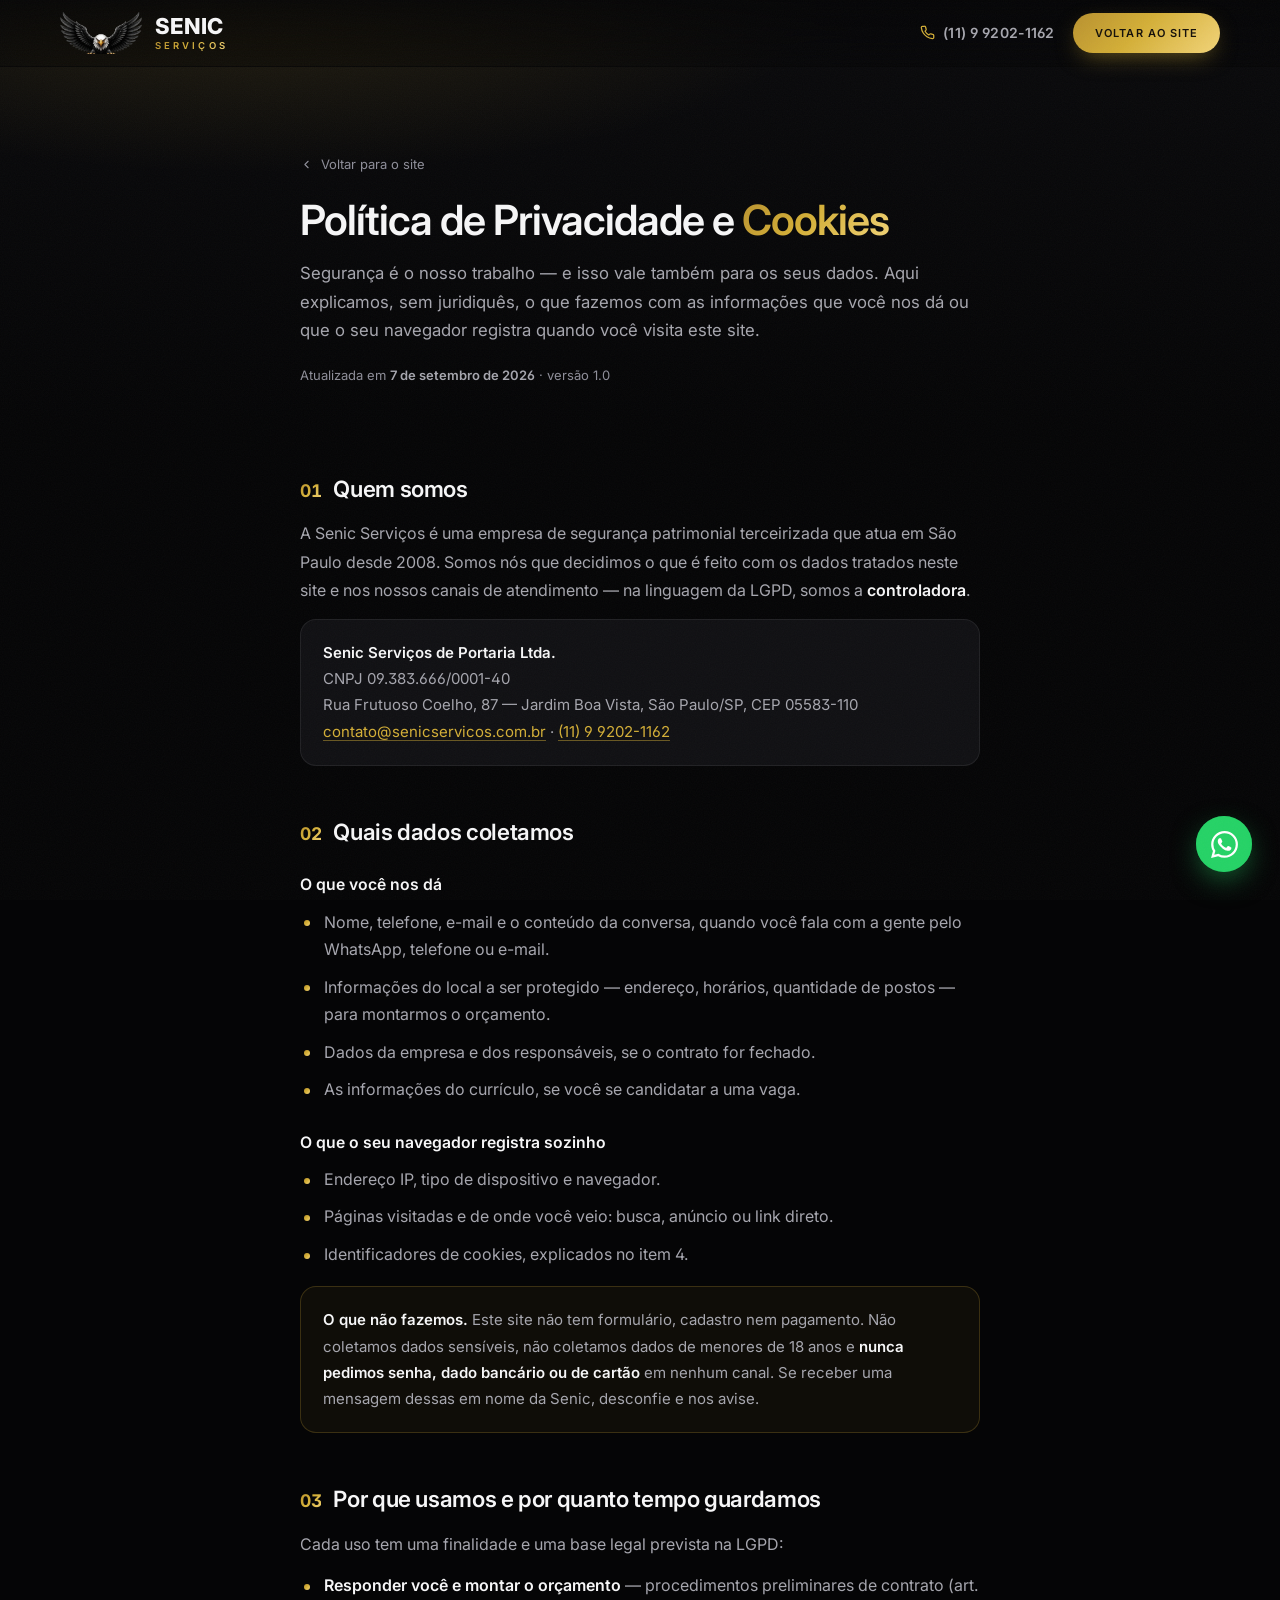
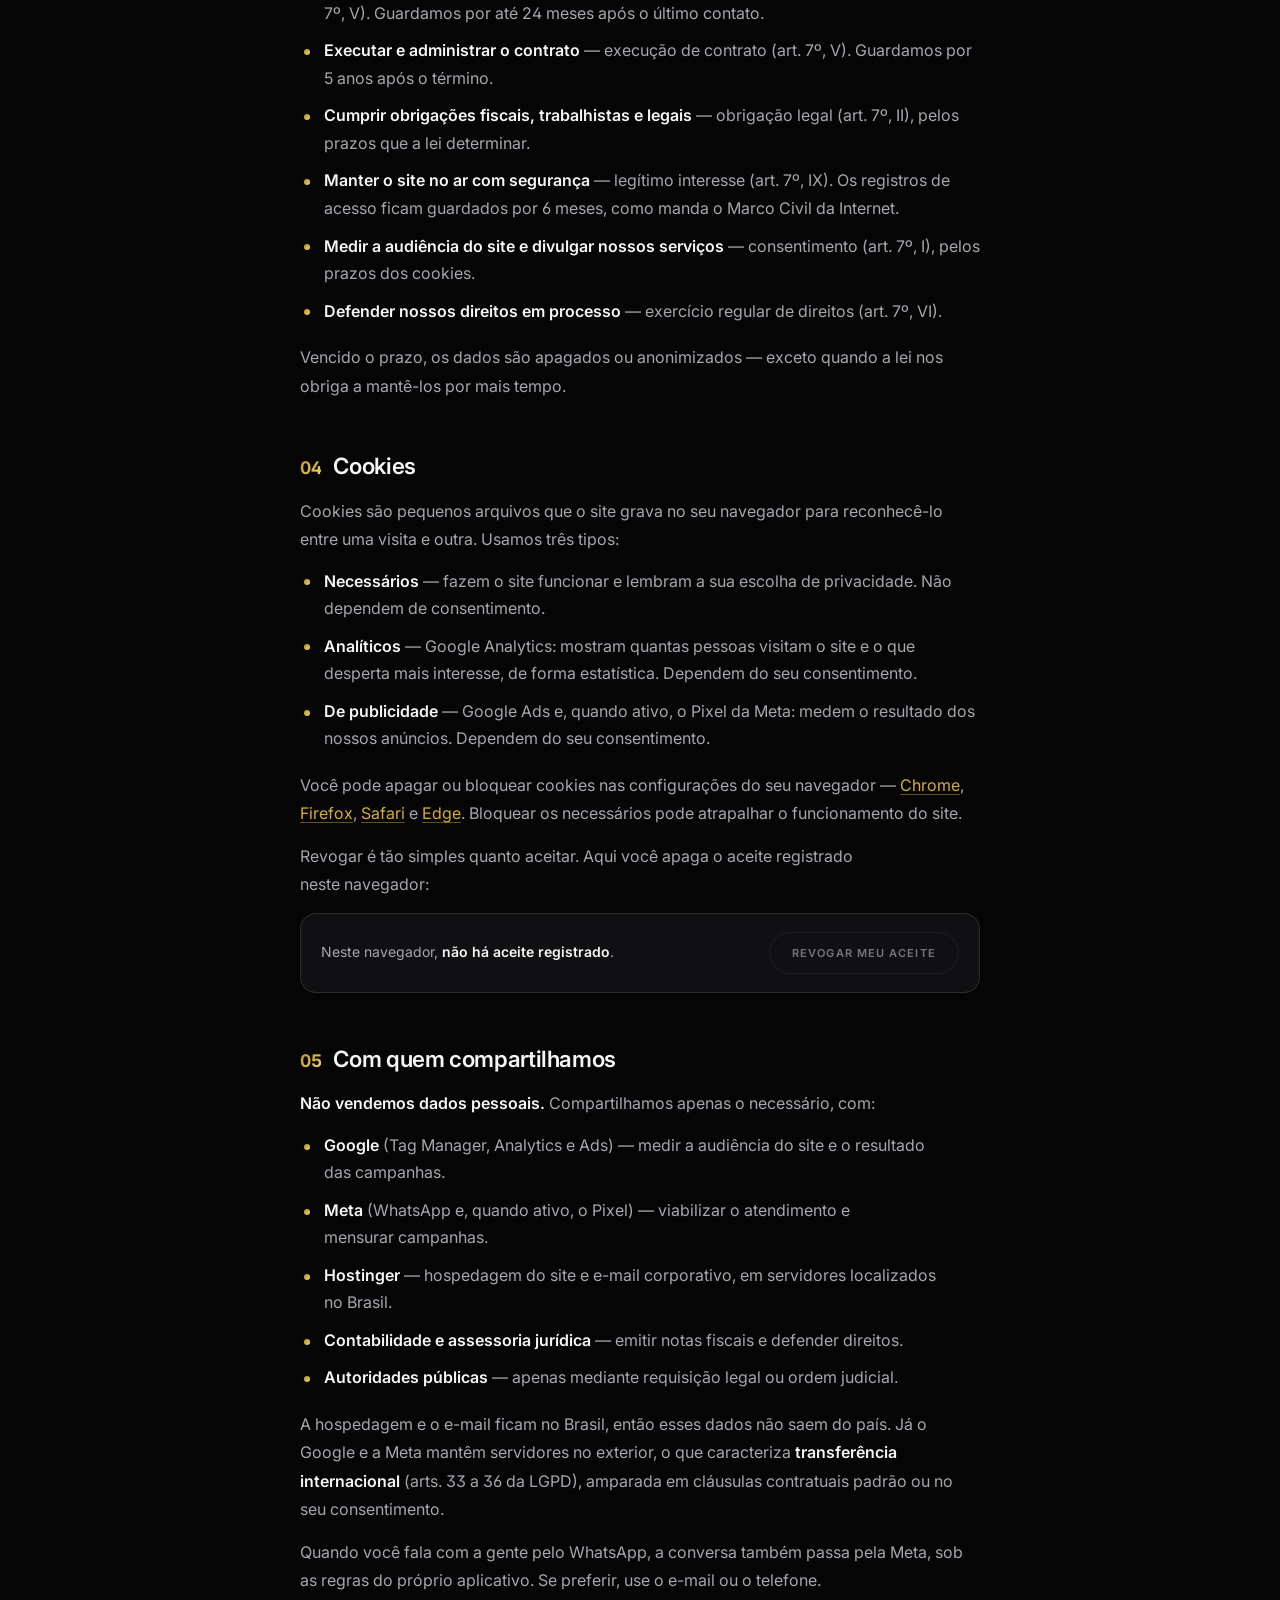
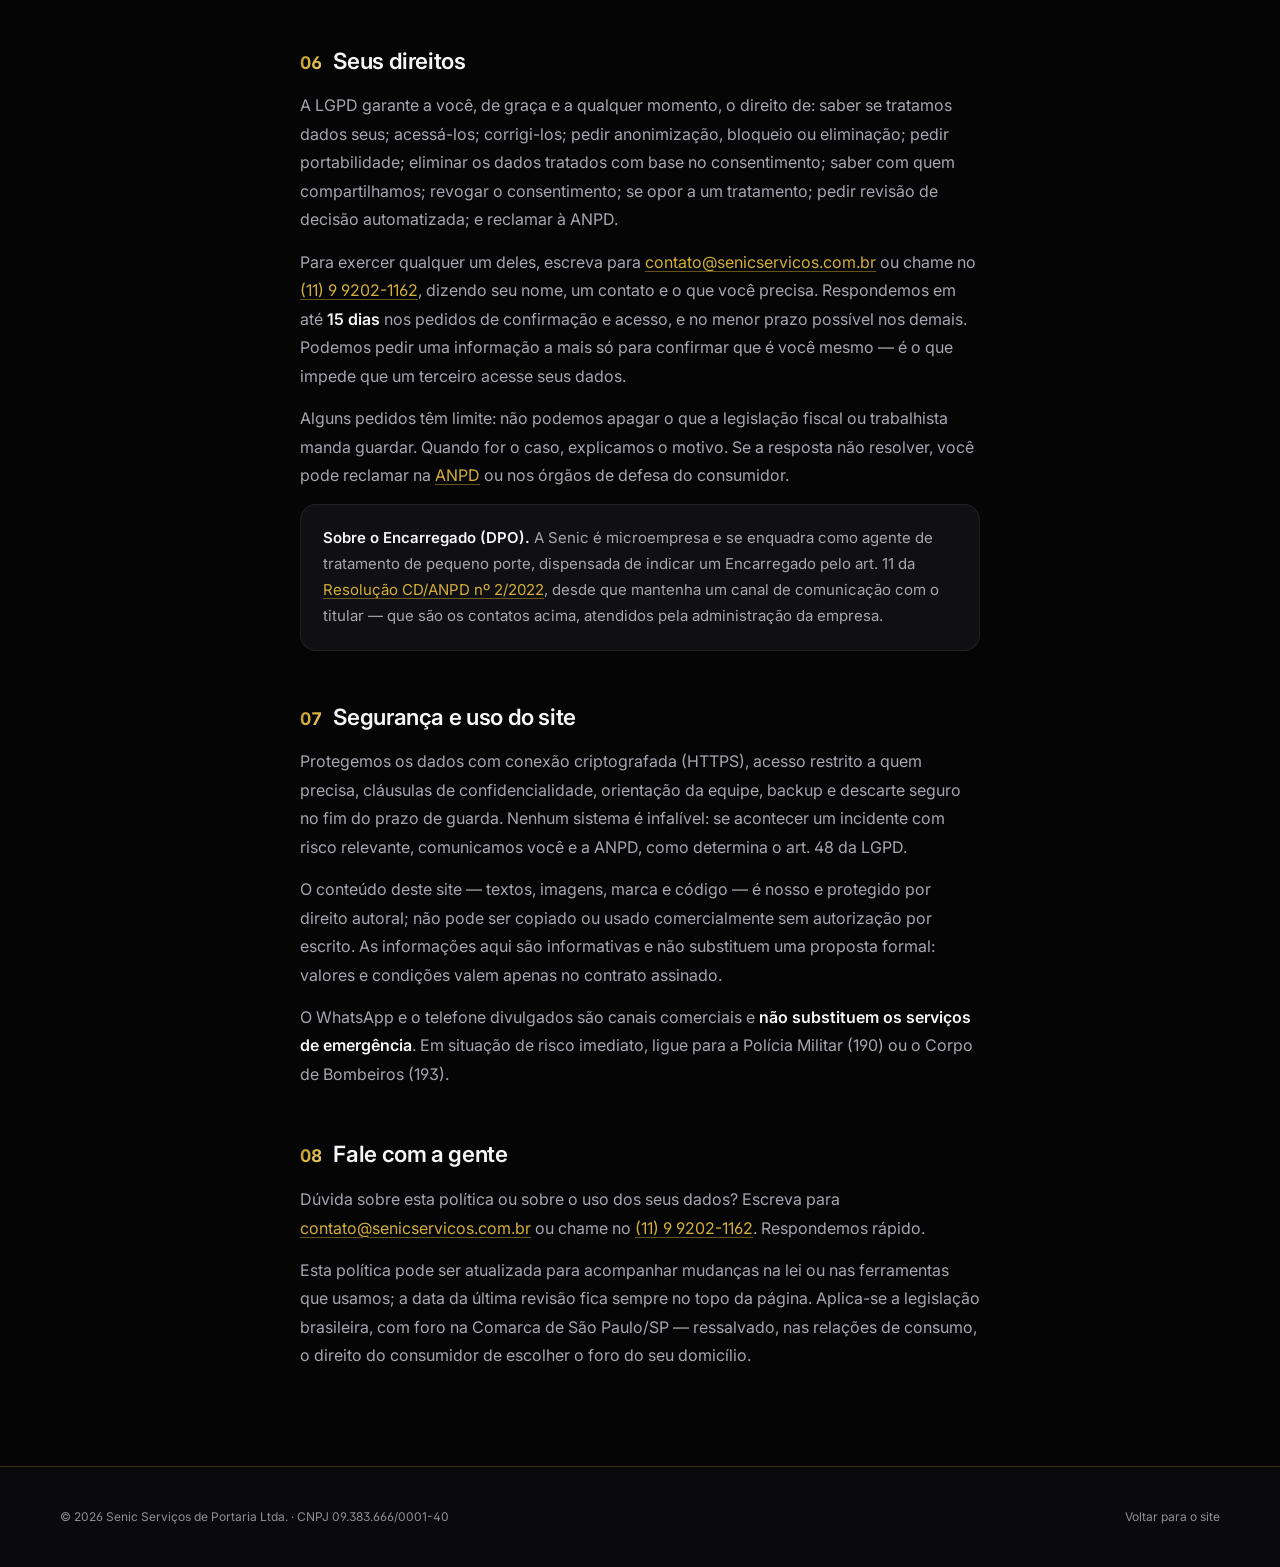
==== politica.html @ 310ede00 "Initial commit" ====
<!DOCTYPE html>
<html lang="pt-BR">
<head>
  <meta charset="UTF-8">
  <meta name="viewport" content="width=device-width, initial-scale=1.0, maximum-scale=5.0">
  <title>Política de Privacidade e Cookies | Senic Serviços</title>
  <meta name="description" content="Política de Privacidade e de Cookies da Senic Serviços: quais dados tratamos, por quê, por quanto tempo e como exercer seus direitos previstos na LGPD.">
  <meta name="robots" content="index, follow, max-snippet:-1">
  <meta name="author" content="Senic Serviços">
  <meta name="theme-color" content="#050506">

  <!-- =========================================================================
       DADOS CADASTRAIS — conferidos em 07/09/2026 na base pública da Receita
       Federal (CNPJ 09.383.666/0001-40, situação ATIVA):

         Razão social ....... SENIC SERVIÇOS DE PORTARIA LTDA.
         Abertura ........... 11/01/2008
         Porte .............. Microempresa
         Sede ............... Rua Frutuoso Coelho, 87 — Jardim Boa Vista
                              São Paulo/SP — CEP 05583-110
         Hospedagem/e-mail .. Hostinger International Ltd (AS47583),
                              servidores em São Paulo/Brasil — via DNS do domínio

       O item 6 usa a dispensa de indicação de Encarregado prevista no art. 11
       da Resolução CD/ANPD nº 2/2022, aplicável a agentes de tratamento de
       pequeno porte. Se a empresa mudar de porte ou passar a fazer tratamento
       de alto risco, é preciso designar um Encarregado e atualizar o texto.

       Redigido conforme a Lei nº 13.709/2018 (LGPD), a Lei nº 12.965/2014
       (Marco Civil da Internet) e o Código de Defesa do Consumidor. Recomenda-se
       revisão do jurídico da empresa antes de publicar.

       A versão longa e detalhada deste documento está em _backup/.
       ========================================================================= -->

  <link rel="canonical" href="https://senicservicos.com.br/politica.html">
  <link rel="sitemap" type="application/xml" href="/sitemap.xml">

  <!-- Ícones -->
  <link rel="icon" type="image/png" sizes="192x192" href="assets/img/favicon-192.png">
  <link rel="icon" type="image/png" sizes="512x512" href="assets/img/favicon-512.png">
  <link rel="apple-touch-icon" href="assets/img/apple-touch-icon.png">

  <!-- Compartilhamento -->
  <meta property="og:type" content="article">
  <meta property="og:locale" content="pt_BR">
  <meta property="og:site_name" content="Senic Serviços">
  <meta property="og:url" content="https://senicservicos.com.br/politica.html">
  <meta property="og:title" content="Política de Privacidade e Cookies | Senic Serviços">
  <meta property="og:description" content="Quais dados a Senic Serviços trata, por quê e como exercer seus direitos previstos na LGPD.">
  <meta property="og:image" content="https://senicservicos.com.br/assets/img/senic-seguranca-empresarial.webp">
  <meta name="twitter:card" content="summary_large_image">
  <meta name="twitter:title" content="Política de Privacidade e Cookies | Senic Serviços">
  <meta name="twitter:description" content="Quais dados a Senic Serviços trata, por quê e como exercer seus direitos previstos na LGPD.">
  <meta name="twitter:image" content="https://senicservicos.com.br/assets/img/senic-seguranca-empresarial.webp">

  <!-- Fontes -->
  <link rel="preconnect" href="https://fonts.googleapis.com">
  <link rel="preconnect" href="https://fonts.gstatic.com" crossorigin>
  <link href="https://fonts.googleapis.com/css2?family=Inter:wght@300;400;500;600;700;800;900&display=swap" rel="stylesheet">

  <link rel="stylesheet" href="assets/css/style.css">
  <link rel="stylesheet" href="assets/css/politica.css">

  <!-- Google Tag Manager -->
  <script>(function(w,d,s,l,i){w[l]=w[l]||[];w[l].push({'gtm.start':
  new Date().getTime(),event:'gtm.js'});var f=d.getElementsByTagName(s)[0],
  j=d.createElement(s),dl=l!='dataLayer'?'&l='+l:'';j.async=true;j.src=
  'https://www.googletagmanager.com/gtm.js?id='+i+dl;f.parentNode.insertBefore(j,f);
  })(window,document,'script','dataLayer','GTM-NGXDHTND');</script>
  <!-- End Google Tag Manager -->

  <!-- Dados estruturados -->
  <script type="application/ld+json">
  {
    "@context": "https://schema.org",
    "@graph": [
      {
        "@type": "WebPage",
        "@id": "https://senicservicos.com.br/politica.html#pagina",
        "url": "https://senicservicos.com.br/politica.html",
        "name": "Política de Privacidade e Cookies | Senic Serviços",
        "description": "Política de Privacidade e de Cookies da Senic Serviços, conforme a Lei nº 13.709/2018 (LGPD).",
        "inLanguage": "pt-BR",
        "isPartOf": { "@id": "https://senicservicos.com.br/#site" },
        "about": { "@id": "https://senicservicos.com.br/#empresa" },
        "publisher": { "@id": "https://senicservicos.com.br/#empresa" },
        "dateModified": "2026-09-07"
      },
      {
        "@type": "BreadcrumbList",
        "@id": "https://senicservicos.com.br/politica.html#trilha",
        "itemListElement": [
          { "@type": "ListItem", "position": 1, "name": "Início", "item": "https://senicservicos.com.br/" },
          { "@type": "ListItem", "position": 2, "name": "Política de Privacidade e Cookies", "item": "https://senicservicos.com.br/politica.html" }
        ]
      }
    ]
  }
  </script>
</head>
<body>
  <!-- Google Tag Manager (noscript) -->
  <noscript><iframe src="https://www.googletagmanager.com/ns.html?id=GTM-NGXDHTND"
  height="0" width="0" style="display:none;visibility:hidden"></iframe></noscript>
  <!-- End Google Tag Manager (noscript) -->

  <a class="skip-link" href="#conteudo">Pular para o conteúdo</a>

  <!-- HEADER -->
  <header class="header" id="header">
    <div class="header-inner">
      <a href="index.html" class="header-logo" data-voltar aria-label="Senic Serviços — página inicial">
        <img src="assets/img/logo-senic-marca.webp" alt="" width="512" height="263" aria-hidden="true">
        <span class="logo-type">
          <span class="logo-name">SENIC</span>
          <span class="logo-sub">Serviços</span>
        </span>
      </a>
      <div class="header-cta">
        <a href="tel:+5511992021162" class="header-phone">
          <svg viewBox="0 0 24 24"><path d="M22 16.92v3a2 2 0 0 1-2.18 2 19.79 19.79 0 0 1-8.63-3.07 19.5 19.5 0 0 1-6-6 19.79 19.79 0 0 1-3.07-8.67A2 2 0 0 1 4.11 2h3a2 2 0 0 1 2 1.72c.13.96.36 1.9.7 2.81a2 2 0 0 1-.45 2.11L8.09 9.91a16 16 0 0 0 6 6l1.27-1.27a2 2 0 0 1 2.11-.45c.9.34 1.85.57 2.81.7A2 2 0 0 1 22 16.92z"/></svg>
          (11) 9 9202-1162
        </a>
        <a href="index.html" class="btn btn-gold" data-voltar>VOLTAR AO SITE</a>
      </div>
    </div>
  </header>

  <main id="conteudo">

  <!-- TOPO -->
  <section class="legal-hero" aria-labelledby="titulo-politica">
    <div class="container">
      <div class="legal-wrap">
        <a href="index.html" class="legal-voltar" data-voltar>
          <svg viewBox="0 0 24 24" aria-hidden="true"><polyline points="15 18 9 12 15 6"/></svg>
          Voltar para o site
        </a>
        <h1 id="titulo-politica" class="legal-title">Política de Privacidade e <span class="gold-text">Cookies</span></h1>
        <p class="legal-lead">
          Segurança é o nosso trabalho — e isso vale também para os seus dados. Aqui explicamos, sem
          juridiquês, o que fazemos com as informações que você nos dá ou que o seu navegador registra
          quando você visita este site.
        </p>
        <p class="legal-data">Atualizada em <strong>7 de setembro de 2026</strong> · versão 1.0</p>
      </div>
    </div>
  </section>

  <!-- CORPO -->
  <div class="legal-body">
    <div class="container">
      <article class="legal-wrap">

        <!-- 1 -->
        <section class="legal-section">
          <h2><span class="num">01</span> Quem somos</h2>
          <p>
            A Senic Serviços é uma empresa de segurança patrimonial terceirizada que atua em São Paulo
            desde 2008. Somos nós que decidimos o que é feito com os dados tratados neste site e nos
            nossos canais de atendimento — na linguagem da LGPD, somos a <strong>controladora</strong>.
          </p>
          <div class="legal-box">
            <strong>Senic Serviços de Portaria Ltda.</strong><br>
            CNPJ 09.383.666/0001-40<br>
            Rua Frutuoso Coelho, 87 — Jardim Boa Vista, São Paulo/SP, CEP 05583-110<br>
            <a href="mailto:contato@senicservicos.com.br">contato@senicservicos.com.br</a> ·
            <a href="tel:+5511992021162">(11) 9 9202-1162</a>
          </div>
        </section>

        <!-- 2 -->
        <section class="legal-section">
          <h2><span class="num">02</span> Quais dados coletamos</h2>

          <h3>O que você nos dá</h3>
          <ul class="legal-list">
            <li>Nome, telefone, e-mail e o conteúdo da conversa, quando você fala com a gente pelo WhatsApp, telefone ou e-mail.</li>
            <li>Informações do local a ser protegido — endereço, horários, quantidade de postos — para montarmos o orçamento.</li>
            <li>Dados da empresa e dos responsáveis, se o contrato for fechado.</li>
            <li>As informações do currículo, se você se candidatar a uma vaga.</li>
          </ul>

          <h3>O que o seu navegador registra sozinho</h3>
          <ul class="legal-list">
            <li>Endereço IP, tipo de dispositivo e navegador.</li>
            <li>Páginas visitadas e de onde você veio: busca, anúncio ou link direto.</li>
            <li>Identificadores de cookies, explicados no item 4.</li>
          </ul>

          <div class="legal-box destaque">
            <strong>O que não fazemos.</strong> Este site não tem formulário, cadastro nem pagamento.
            Não coletamos dados sensíveis, não coletamos dados de menores de 18 anos e
            <strong>nunca pedimos senha, dado bancário ou de cartão</strong> em nenhum canal. Se receber uma
            mensagem dessas em nome da Senic, desconfie e nos avise.
          </div>
        </section>

        <!-- 3 -->
        <section class="legal-section">
          <h2><span class="num">03</span> Por que usamos e por quanto tempo guardamos</h2>
          <p>Cada uso tem uma finalidade e uma base legal prevista na LGPD:</p>
          <ul class="legal-list">
            <li><b>Responder você e montar o orçamento</b> — procedimentos preliminares de contrato (art. 7º, V). Guardamos por até 24 meses após o último contato.</li>
            <li><b>Executar e administrar o contrato</b> — execução de contrato (art. 7º, V). Guardamos por 5 anos após o término.</li>
            <li><b>Cumprir obrigações fiscais, trabalhistas e legais</b> — obrigação legal (art. 7º, II), pelos prazos que a lei determinar.</li>
            <li><b>Manter o site no ar com segurança</b> — legítimo interesse (art. 7º, IX). Os registros de acesso ficam guardados por 6 meses, como manda o Marco Civil da Internet.</li>
            <li><b>Medir a audiência do site e divulgar nossos serviços</b> — consentimento (art. 7º, I), pelos prazos dos cookies.</li>
            <li><b>Defender nossos direitos em processo</b> — exercício regular de direitos (art. 7º, VI).</li>
          </ul>
          <p>
            Vencido o prazo, os dados são apagados ou anonimizados — exceto quando a lei nos obriga a
            mantê-los por mais tempo.
          </p>
        </section>

        <!-- 4 -->
        <section class="legal-section">
          <h2><span class="num">04</span> Cookies</h2>
          <p>
            Cookies são pequenos arquivos que o site grava no seu navegador para reconhecê-lo entre uma
            visita e outra. Usamos três tipos:
          </p>
          <ul class="legal-list">
            <li><b>Necessários</b> — fazem o site funcionar e lembram a sua escolha de privacidade. Não dependem de consentimento.</li>
            <li><b>Analíticos</b> — Google Analytics: mostram quantas pessoas visitam o site e o que desperta mais interesse, de forma estatística. Dependem do seu consentimento.</li>
            <li><b>De publicidade</b> — Google Ads e, quando ativo, o Pixel da Meta: medem o resultado dos nossos anúncios. Dependem do seu consentimento.</li>
          </ul>
          <p>
            Você pode apagar ou bloquear cookies nas configurações do seu navegador —
            <a href="https://support.google.com/chrome/answer/95647?hl=pt-BR" target="_blank" rel="noopener noreferrer">Chrome</a>,
            <a href="https://support.mozilla.org/pt-BR/kb/gerencie-configuracoes-de-cookies-e-dados-de-sites" target="_blank" rel="noopener noreferrer">Firefox</a>,
            <a href="https://support.apple.com/pt-br/guide/safari/sfri11471/mac" target="_blank" rel="noopener noreferrer">Safari</a> e
            <a href="https://support.microsoft.com/pt-br/microsoft-edge/excluir-cookies-no-microsoft-edge-63947406-40ac-c3b8-57b9-2a946a29ae09" target="_blank" rel="noopener noreferrer">Edge</a>.
            Bloquear os necessários pode atrapalhar o funcionamento do site.
          </p>
          <p>Revogar é tão simples quanto aceitar. Aqui você apaga o aceite registrado neste navegador:</p>
          <div class="consent">
            <p id="consentTexto">Verificando…</p>
            <button type="button" class="btn btn-outline" id="consentRevogar">Revogar meu aceite</button>
          </div>
        </section>

        <!-- 5 -->
        <section class="legal-section">
          <h2><span class="num">05</span> Com quem compartilhamos</h2>
          <p><strong>Não vendemos dados pessoais.</strong> Compartilhamos apenas o necessário, com:</p>
          <ul class="legal-list">
            <li><b>Google</b> (Tag Manager, Analytics e Ads) — medir a audiência do site e o resultado das campanhas.</li>
            <li><b>Meta</b> (WhatsApp e, quando ativo, o Pixel) — viabilizar o atendimento e mensurar campanhas.</li>
            <li><b>Hostinger</b> — hospedagem do site e e-mail corporativo, em servidores localizados no Brasil.</li>
            <li><b>Contabilidade e assessoria jurídica</b> — emitir notas fiscais e defender direitos.</li>
            <li><b>Autoridades públicas</b> — apenas mediante requisição legal ou ordem judicial.</li>
          </ul>
          <p>
            A hospedagem e o e-mail ficam no Brasil, então esses dados não saem do país. Já o Google e a
            Meta mantêm servidores no exterior, o que caracteriza <strong>transferência internacional</strong>
            (arts. 33 a 36 da LGPD), amparada em cláusulas contratuais padrão ou no seu consentimento.
          </p>
          <p>
            Quando você fala com a gente pelo WhatsApp, a conversa também passa pela Meta, sob as regras do
            próprio aplicativo. Se preferir, use o e-mail ou o telefone.
          </p>
        </section>

        <!-- 6 -->
        <section class="legal-section">
          <h2><span class="num">06</span> Seus direitos</h2>
          <p>
            A LGPD garante a você, de graça e a qualquer momento, o direito de: saber se tratamos dados
            seus; acessá-los; corrigi-los; pedir anonimização, bloqueio ou eliminação; pedir portabilidade;
            eliminar os dados tratados com base no consentimento; saber com quem compartilhamos; revogar o
            consentimento; se opor a um tratamento; pedir revisão de decisão automatizada; e reclamar à ANPD.
          </p>
          <p>
            Para exercer qualquer um deles, escreva para
            <a href="mailto:contato@senicservicos.com.br?subject=LGPD%20%E2%80%94%20Solicita%C3%A7%C3%A3o%20de%20titular%20de%20dados">contato@senicservicos.com.br</a>
            ou chame no <a href="tel:+5511992021162">(11) 9 9202-1162</a>, dizendo seu nome, um contato e o
            que você precisa. Respondemos em até <strong>15 dias</strong> nos pedidos de confirmação e acesso,
            e no menor prazo possível nos demais. Podemos pedir uma informação a mais só para confirmar que é
            você mesmo — é o que impede que um terceiro acesse seus dados.
          </p>
          <p>
            Alguns pedidos têm limite: não podemos apagar o que a legislação fiscal ou trabalhista manda
            guardar. Quando for o caso, explicamos o motivo. Se a resposta não resolver, você pode reclamar
            na <a href="https://www.gov.br/anpd/pt-br" target="_blank" rel="noopener noreferrer">ANPD</a> ou
            nos órgãos de defesa do consumidor.
          </p>
          <div class="legal-box">
            <strong>Sobre o Encarregado (DPO).</strong> A Senic é microempresa e se enquadra como agente de
            tratamento de pequeno porte, dispensada de indicar um Encarregado pelo art. 11 da
            <a href="https://www.gov.br/anpd/pt-br/acesso-a-informacao/institucional/atos-normativos/regulamentacoes_anpd/resolucao-cd-anpd-no-2-de-27-de-janeiro-de-2022" target="_blank" rel="noopener noreferrer">Resolução CD/ANPD nº 2/2022</a>,
            desde que mantenha um canal de comunicação com o titular — que são os contatos acima, atendidos
            pela administração da empresa.
          </div>
        </section>

        <!-- 7 -->
        <section class="legal-section">
          <h2><span class="num">07</span> Segurança e uso do site</h2>
          <p>
            Protegemos os dados com conexão criptografada (HTTPS), acesso restrito a quem precisa,
            cláusulas de confidencialidade, orientação da equipe, backup e descarte seguro no fim do prazo
            de guarda. Nenhum sistema é infalível: se acontecer um incidente com risco relevante,
            comunicamos você e a ANPD, como determina o art. 48 da LGPD.
          </p>
          <p>
            O conteúdo deste site — textos, imagens, marca e código — é nosso e protegido por direito
            autoral; não pode ser copiado ou usado comercialmente sem autorização por escrito. As
            informações aqui são informativas e não substituem uma proposta formal: valores e condições
            valem apenas no contrato assinado.
          </p>
          <p>
            O WhatsApp e o telefone divulgados são canais comerciais e <strong>não substituem os serviços de
            emergência</strong>. Em situação de risco imediato, ligue para a Polícia Militar (190) ou o Corpo
            de Bombeiros (193).
          </p>
        </section>

        <!-- 8 -->
        <section class="legal-section">
          <h2><span class="num">08</span> Fale com a gente</h2>
          <p>
            Dúvida sobre esta política ou sobre o uso dos seus dados? Escreva para
            <a href="mailto:contato@senicservicos.com.br">contato@senicservicos.com.br</a> ou chame no
            <a href="tel:+5511992021162">(11) 9 9202-1162</a>. Respondemos rápido.
          </p>
          <p>
            Esta política pode ser atualizada para acompanhar mudanças na lei ou nas ferramentas que
            usamos; a data da última revisão fica sempre no topo da página. Aplica-se a legislação
            brasileira, com foro na Comarca de São Paulo/SP — ressalvado, nas relações de consumo, o
            direito do consumidor de escolher o foro do seu domicílio.
          </p>
        </section>

      </article>
    </div>
  </div>

  </main>

  <!-- RODAPÉ -->
  <footer class="footer footer-simples">
    <div class="container">
      <div class="footer-bottom">
        <span>&copy; <span id="anoAtual">2026</span> Senic Serviços de Portaria Ltda. · CNPJ 09.383.666/0001-40</span>
        <span><a href="index.html" data-voltar>Voltar para o site</a></span>
      </div>
    </div>
  </footer>

  <!-- WHATSAPP FLUTUANTE -->
  <a href="https://wa.me/5511992021162?text=Ol%C3%A1%21%20Gostaria%20de%20fazer%20um%20or%C3%A7amento" target="_blank" rel="noopener" class="whatsapp-float" aria-label="Fale conosco pelo WhatsApp">
    <svg viewBox="0 0 24 24" xmlns="http://www.w3.org/2000/svg"><path d="M17.472 14.382c-.297-.149-1.758-.867-2.03-.967-.273-.099-.471-.148-.67.15-.197.297-.767.966-.94 1.164-.173.199-.347.223-.644.075-.297-.15-1.255-.463-2.39-1.475-.883-.788-1.48-1.761-1.653-2.059-.173-.297-.018-.458.13-.606.134-.133.298-.347.446-.52.149-.174.198-.298.298-.497.099-.198.05-.371-.025-.52-.075-.149-.669-1.612-.916-2.207-.242-.579-.487-.5-.669-.51-.173-.008-.371-.01-.57-.01-.198 0-.52.074-.792.372-.272.297-1.04 1.016-1.04 2.479 0 1.462 1.065 2.875 1.213 3.074.149.198 2.096 3.2 5.077 4.487.709.306 1.262.489 1.694.625.712.227 1.36.195 1.871.118.571-.085 1.758-.719 2.006-1.413.248-.694.248-1.289.173-1.413-.074-.124-.272-.198-.57-.347m-5.421 7.403h-.004a9.87 9.87 0 01-5.031-1.378l-.361-.214-3.741.982.998-3.648-.235-.374a9.86 9.86 0 01-1.51-5.26c.001-5.45 4.436-9.884 9.888-9.884 2.64 0 5.122 1.03 6.988 2.898a9.825 9.825 0 012.893 6.994c-.003 5.45-4.437 9.884-9.885 9.884m8.413-18.297A11.815 11.815 0 0012.05 0C5.495 0 .16 5.335.157 11.892c0 2.096.547 4.142 1.588 5.945L.057 24l6.305-1.654a11.882 11.882 0 005.683 1.448h.005c6.554 0 11.89-5.335 11.893-11.893a11.821 11.821 0 00-3.48-8.413z"/></svg>
  </a>

  <script src="assets/js/politica.js"></script>
</body>
</html>
---- assets/css/style.css ----
/*
   SENIC SERVIÇOS — STYLE.CSS
   Landing page de alta conversão
   Todos os direitos reservados © 2026
*/

/* ============================================================
   1. RESET
   ============================================================ */

*, *::before, *::after { margin: 0; padding: 0; box-sizing: border-box; }

html {
  scroll-behavior: smooth;
  -webkit-text-size-adjust: 100%;
  -webkit-tap-highlight-color: transparent;
}

img, svg { display: block; max-width: 100%; }
/* traçado consistente em todo o conjunto de ícones */
svg { stroke-linecap: round; stroke-linejoin: round; }
img { height: auto; }
a { text-decoration: none; color: inherit; }
ul { list-style: none; }
button { font: inherit; color: inherit; background: none; border: none; cursor: pointer; }

::selection { background: rgba(212, 175, 55, .28); color: #fff; }

:focus-visible {
  outline: 2px solid var(--gold);
  outline-offset: 3px;
  border-radius: 4px;
}

/* Primeiro item focável da página: some até receber foco pelo teclado. */
.skip-link {
  position: fixed;
  top: 10px;
  left: 10px;
  z-index: 1002;
  padding: 12px 20px;
  border-radius: 100px;
  background: var(--gold);
  color: #14100A;
  font-size: .8125rem;
  font-weight: 600;
  transform: translateY(-160%);
  transition: transform .3s var(--ease);
}

.skip-link:focus-visible { transform: translateY(0); }

/* ============================================================
   2. TOKENS
   ============================================================ */

:root {
  /* marca */
  --gold: #D4AF37;
  --gold-light: #F2D479;
  --gold-dark: #A8842A;
  --gold-grad: linear-gradient(135deg, #B8912F 0%, #D4AF37 45%, #F2D479 100%);
  --gold-grad-hover: linear-gradient(135deg, #D4AF37 0%, #F2D479 50%, #FFE9A8 100%);

  /* superfícies */
  --ink: #050506;
  --surface-1: #0A0A0C;
  --surface-2: #101013;
  --surface-3: #17171B;
  --surface-4: #1E1E23;

  /* linhas */
  --line: rgba(255, 255, 255, .07);
  --line-strong: rgba(255, 255, 255, .12);
  --line-gold: rgba(212, 175, 55, .22);

  /* texto */
  --text: #F6F6F7;
  --text-2: #A6A6AE;
  --text-3: #8E8E99;

  /* layout */
  --container: 1240px;
  --gutter: clamp(20px, 4vw, 40px);
  --radius-sm: 10px;
  --radius: 16px;
  --radius-lg: 24px;
  --radius-xl: 32px;

  /* ritmo vertical */
  --section-y: clamp(72px, 9vw, 128px);

  /* sombras */
  --shadow-sm: 0 2px 8px rgba(0, 0, 0, .4);
  --shadow: 0 18px 40px -12px rgba(0, 0, 0, .7);
  --shadow-lg: 0 40px 80px -24px rgba(0, 0, 0, .85);
  --glow-gold: 0 0 0 1px rgba(212, 175, 55, .25), 0 20px 60px -20px rgba(212, 175, 55, .35);

  --ease: cubic-bezier(.22, 1, .36, 1);
}

/* ============================================================
   3. BASE
   ============================================================ */

body {
  font-family: 'Inter', -apple-system, BlinkMacSystemFont, 'Segoe UI', sans-serif;
  background: var(--ink);
  color: var(--text);
  font-size: 16px;
  line-height: 1.65;
  font-feature-settings: 'cv02', 'cv03', 'cv04', 'ss01';
  overflow-x: hidden;
}

/* granulado sutil — dá profundidade ao preto chapado */
body::after {
  content: '';
  position: fixed;
  inset: 0;
  z-index: 9998;
  pointer-events: none;
  opacity: .035;
  background-image: url("data:image/svg+xml,%3Csvg xmlns='http://www.w3.org/2000/svg' width='200' height='200'%3E%3Cfilter id='n'%3E%3CfeTurbulence type='fractalNoise' baseFrequency='.85' numOctaves='3' stitchTiles='stitch'/%3E%3C/filter%3E%3Crect width='100%25' height='100%25' filter='url(%23n)'/%3E%3C/svg%3E");
}

.container {
  width: 100%;
  max-width: var(--container);
  margin: 0 auto;
  padding: 0 var(--gutter);
}

.section {
  padding: var(--section-y) 0;
  position: relative;
}

.text-center { text-align: center; }
.text-gold { color: var(--gold); }

.gold-text {
  background: var(--gold-grad);
  -webkit-background-clip: text;
  background-clip: text;
  -webkit-text-fill-color: transparent;
  color: var(--gold);
}

/* ---- cabeçalho de seção ---- */

.section-head { max-width: 720px; margin-bottom: clamp(36px, 5vw, 64px); }
.section-head.centered { margin-left: auto; margin-right: auto; text-align: center; }

.section-tag {
  display: inline-block;
  font-size: .6875rem;
  font-weight: 600;
  text-transform: uppercase;
  letter-spacing: .24em;
  color: var(--gold);
  margin-bottom: 16px;
}

.section-title {
  font-size: clamp(1.75rem, 1.1rem + 2.4vw, 2.9rem);
  font-weight: 600;
  line-height: 1.12;
  letter-spacing: -.022em;
  margin-bottom: 16px;
  text-wrap: balance;
}

.section-sub {
  font-size: clamp(.95rem, .9rem + .25vw, 1.075rem);
  color: var(--text-2);
  line-height: 1.65;
  max-width: 62ch;
  text-wrap: pretty;
}

.section-sub.centered { margin-inline: auto; }

/* ============================================================
   4. BOTÕES
   ============================================================ */

.btn {
  --btn-py: 14px;
  --btn-px: 28px;
  position: relative;
  display: inline-flex;
  align-items: center;
  justify-content: center;
  gap: 9px;
  padding: var(--btn-py) var(--btn-px);
  border-radius: 100px;
  font-size: .8125rem;
  font-weight: 600;
  letter-spacing: .1em;
  text-transform: uppercase;
  white-space: nowrap;
  transition: transform .35s var(--ease), box-shadow .35s var(--ease), background .35s var(--ease), color .3s ease;
  will-change: transform;
}

.btn svg { width: 16px; height: 16px; flex-shrink: 0; }

.btn-gold {
  background: var(--gold-grad);
  color: #14100A;
  box-shadow: 0 8px 24px -8px rgba(212, 175, 55, .55);
}

.btn-gold:hover {
  background: var(--gold-grad-hover);
  transform: translateY(-2px);
  box-shadow: 0 14px 34px -8px rgba(212, 175, 55, .7);
}

.btn-outline {
  color: var(--text);
  border: 1px solid var(--line-strong);
  background: rgba(255, 255, 255, .02);
  backdrop-filter: blur(8px);
  -webkit-backdrop-filter: blur(8px);
}

.btn-outline:hover {
  border-color: var(--gold);
  color: var(--gold);
  transform: translateY(-2px);
  background: rgba(212, 175, 55, .06);
}

.btn-lg { --btn-py: 17px; --btn-px: 36px; font-size: .875rem; }

/* ============================================================
   5. HEADER
   ============================================================ */

.scroll-progress {
  position: fixed;
  top: 0;
  left: 0;
  height: 2px;
  width: 0;
  z-index: 1001;
  background: var(--gold-grad);
  transition: width .1s linear;
}

.header {
  position: fixed;
  inset: 0 0 auto;
  z-index: 1000;
  background: linear-gradient(180deg, rgba(5, 5, 6, .85) 0%, rgba(5, 5, 6, .4) 100%);
  backdrop-filter: blur(16px) saturate(140%);
  -webkit-backdrop-filter: blur(16px) saturate(140%);
  border-bottom: 1px solid transparent;
  transition: background .4s var(--ease), border-color .4s var(--ease), box-shadow .4s var(--ease);
}

.header.scrolled {
  background: rgba(5, 5, 6, .94);
  border-bottom-color: var(--line-gold);
  box-shadow: 0 12px 40px -20px rgba(0, 0, 0, .9);
}

.header-inner {
  display: flex;
  align-items: center;
  justify-content: space-between;
  gap: 16px;
  max-width: var(--container);
  margin: 0 auto;
  padding: 12px var(--gutter);
  transition: padding .4s var(--ease);
}

.header.scrolled .header-inner { padding-block: 8px; }

.header-logo { display: flex; align-items: center; gap: clamp(9px, 1.4vw, 13px); }

.header-logo img {
  height: clamp(32px, 4vw, 42px);
  width: auto;
  transition: transform .4s var(--ease), height .4s var(--ease);
}

.header.scrolled .header-logo img { height: clamp(28px, 3.4vw, 36px); }
.header-logo:hover img { transform: scale(1.04); }

/* tipografia viva: nítida em qualquer tamanho, ao contrário do lockup rasterizado */
.logo-type { display: grid; line-height: 1; }

.logo-name {
  font-size: clamp(1.0625rem, .85rem + .7vw, 1.375rem);
  font-weight: 800;
  letter-spacing: .005em;
  color: var(--text);
}

.logo-sub {
  margin-top: 4px;
  font-size: clamp(.5rem, .42rem + .22vw, .625rem);
  font-weight: 600;
  letter-spacing: .33em;
  text-transform: uppercase;
  background: var(--gold-grad);
  -webkit-background-clip: text;
  background-clip: text;
  -webkit-text-fill-color: transparent;
}

.header-cta { display: flex; align-items: center; gap: 18px; }

.header-phone {
  display: none;
  align-items: center;
  gap: 8px;
  font-size: .875rem;
  font-weight: 600;
  color: var(--text-2);
  letter-spacing: .01em;
  transition: color .3s ease;
}

.header-phone svg { width: 15px; height: 15px; stroke: var(--gold); fill: none; stroke-width: 2; }
.header-phone:hover { color: var(--gold); }
.header-cta .btn { --btn-py: 11px; --btn-px: 22px; font-size: .6875rem; }

/* ============================================================
   6. HERO
   ============================================================ */

/* MOBILE FIRST — a foto ocupa uma faixa no topo e o texto vem abaixo dela,
   em área sólida. Nenhuma palavra cai sobre o rosto do profissional. */
.hero {
  --hero-foto: 33svh;
  position: relative;
  display: flex;
  align-items: flex-end;
  padding: calc(var(--hero-foto) + 88px) 0 48px;
  overflow: hidden;
  isolation: isolate;
}

.hero-bg {
  position: absolute;
  inset: 0 0 auto;
  height: calc(var(--hero-foto) + 78px);
  overflow: hidden;
  z-index: -3;
}

.hero-bg img {
  width: 100%;
  height: 100%;
  object-fit: cover;
  object-position: 50% 4%;
  will-change: transform;
}

/* escurece o topo (legibilidade do header) e dissolve a base no preto */
.hero-bg::after {
  content: '';
  position: absolute;
  inset: 0;
  background: linear-gradient(180deg,
    rgba(5, 5, 6, .62) 0%,
    rgba(5, 5, 6, .14) 24%,
    rgba(5, 5, 6, .20) 52%,
    rgba(5, 5, 6, .72) 82%,
    var(--ink) 100%);
}

/* No mobile o texto já está sobre o preto do body: os véus ficam inertes
   e só voltam a atuar quando a foto passa a ocupar a lateral. */
.hero-overlay {
  position: absolute;
  inset: 0;
  z-index: -2;
}

.hero-overlay-2 {
  position: absolute;
  inset: 0;
  z-index: -1;
  background: radial-gradient(80% 26% at 55% 12%, rgba(212, 175, 55, .16) 0%, transparent 72%);
}

.hero-content { position: relative; max-width: 660px; }

.hero-badge {
  display: inline-flex;
  align-items: center;
  gap: 10px;
  padding: 8px 18px 8px 14px;
  margin-bottom: 18px;
  border-radius: 100px;
  border: 1px solid var(--line-gold);
  background: rgba(212, 175, 55, .07);
  backdrop-filter: blur(8px);
  -webkit-backdrop-filter: blur(8px);
  font-size: .75rem;
  font-weight: 500;
  letter-spacing: .06em;
  color: var(--text-2);
  text-transform: lowercase;
}

.hero-badge span {
  color: var(--gold);
  font-weight: 600;
  text-transform: uppercase;
  letter-spacing: .12em;
  font-size: .6875rem;
}

.hero-badge .dot {
  width: 7px;
  height: 7px;
  border-radius: 50%;
  background: var(--gold);
  box-shadow: 0 0 0 0 rgba(212, 175, 55, .6);
  animation: pulse 2.4s infinite;
}

@keyframes pulse {
  0%   { box-shadow: 0 0 0 0 rgba(212, 175, 55, .55); }
  70%  { box-shadow: 0 0 0 9px rgba(212, 175, 55, 0); }
  100% { box-shadow: 0 0 0 0 rgba(212, 175, 55, 0); }
}

.hero h1 {
  font-size: clamp(2.25rem, 1.35rem + 3.9vw, 4.25rem);
  font-weight: 700;
  line-height: 1.05;
  letter-spacing: -.03em;
  margin-bottom: 16px;
  text-wrap: balance;
}

.hero h1 .highlight {
  background: var(--gold-grad);
  -webkit-background-clip: text;
  background-clip: text;
  -webkit-text-fill-color: transparent;
}

.hero p {
  font-size: clamp(1rem, .95rem + .45vw, 1.1875rem);
  color: var(--text-2);
  line-height: 1.62;
  max-width: 54ch;
  margin-bottom: 26px;
  text-wrap: pretty;
}

.hero-actions { display: grid; gap: 12px; }
.hero-actions .btn { width: 100%; }

@media (min-width: 480px) {
  .hero-actions { display: flex; flex-wrap: wrap; }
  .hero-actions .btn { width: auto; }
}

.hero-stats {
  display: grid;
  grid-template-columns: repeat(3, 1fr);
  gap: clamp(12px, 3vw, 40px);
  margin-top: clamp(38px, 5vw, 56px);
  padding-top: clamp(24px, 3vw, 32px);
  border-top: 1px solid var(--line);
  max-width: 560px;
}

.hero-stat { min-width: 0; text-align: center; }

.hero-stat-num {
  font-size: clamp(1.75rem, 1.2rem + 1.9vw, 2.6rem);
  font-weight: 700;
  letter-spacing: -.04em;
  line-height: 1;
  background: var(--gold-grad);
  -webkit-background-clip: text;
  background-clip: text;
  -webkit-text-fill-color: transparent;
}

.hero-stat-label {
  font-size: .75rem;
  color: var(--text-3);
  margin-top: 8px;
  letter-spacing: .04em;
  line-height: 1.35;
}

/* ============================================================
   7. FAIXA DE CREDIBILIDADE
   ============================================================ */

.trust-bar {
  border-block: 1px solid var(--line);
  background: linear-gradient(180deg, var(--surface-1), var(--ink));
}

.trust-grid {
  display: grid;
  grid-template-columns: 1fr 1fr;
}

.trust-item {
  display: flex;
  align-items: center;
  gap: 12px;
  padding: 22px 16px;
  font-size: .8125rem;
  font-weight: 500;
  line-height: 1.35;
  color: var(--text-2);
  border-bottom: 1px solid var(--line);
}

.trust-item:nth-child(odd) { border-right: 1px solid var(--line); }
.trust-item:nth-last-child(-n+2) { border-bottom: none; }

.trust-item svg {
  width: 20px;
  height: 20px;
  flex-shrink: 0;
  stroke: var(--gold);
  fill: none;
  stroke-width: 1.6;
}

.trust-item strong { color: var(--text); font-weight: 600; }

/* ============================================================
   8. QUALIFICAÇÃO
   ============================================================ */

.qualifying { background: var(--surface-1); }

.qualifying-grid { display: grid; gap: 14px; }

.qualifying-card {
  position: relative;
  display: flex;
  align-items: flex-start;
  gap: 16px;
  padding: 24px;
  border-radius: var(--radius);
  border: 1px solid var(--line);
  background: linear-gradient(160deg, var(--surface-3), var(--surface-2));
  transition: border-color .4s var(--ease), transform .4s var(--ease), box-shadow .4s var(--ease);
}

.qualifying-card:hover {
  border-color: var(--line-gold);
  transform: translateY(-3px);
  box-shadow: var(--shadow);
}

.qualifying-icon {
  display: grid;
  place-items: center;
  width: 46px;
  height: 46px;
  flex-shrink: 0;
  border-radius: 13px;
  border: 1px solid var(--line-gold);
  background: radial-gradient(120% 120% at 30% 20%, rgba(212, 175, 55, .18), rgba(212, 175, 55, .04));
}

.qualifying-icon svg { width: 21px; height: 21px; stroke: var(--gold); fill: none; stroke-width: 1.7; }

.qualifying-text h3 {
  font-size: 1.0625rem;
  font-weight: 600;
  letter-spacing: -.008em;
  margin-bottom: 6px;
}

.qualifying-text p { font-size: .9375rem; color: var(--text-2); line-height: 1.6; }

/* ============================================================
   9. SERVIÇOS
   ============================================================ */

.services { background: var(--ink); }

.services-grid { display: grid; gap: 14px; }

.service-card {
  position: relative;
  overflow: hidden;
  padding: 30px 26px 32px;
  border-radius: var(--radius);
  border: 1px solid var(--line);
  background: linear-gradient(165deg, var(--surface-2) 0%, var(--surface-1) 100%);
  transition: border-color .45s var(--ease), transform .45s var(--ease), box-shadow .45s var(--ease);
}

.service-card::before {
  content: '';
  position: absolute;
  inset: 0 0 auto;
  height: 2px;
  background: var(--gold-grad);
  transform: scaleX(0);
  transform-origin: left;
  transition: transform .5s var(--ease);
}

/* halo dourado que acende no hover */
.service-card::after {
  content: '';
  position: absolute;
  inset: 0;
  pointer-events: none;
  opacity: 0;
  background: radial-gradient(90% 70% at 50% 0%, rgba(212, 175, 55, .1), transparent 70%);
  transition: opacity .5s var(--ease);
}

.service-card:hover { border-color: var(--line-gold); transform: translateY(-6px); box-shadow: var(--shadow); }
.service-card:hover::before { transform: scaleX(1); }
.service-card:hover::after { opacity: 1; }

.service-num {
  position: absolute;
  top: 22px;
  right: 24px;
  font-size: .75rem;
  font-weight: 600;
  letter-spacing: .1em;
  color: var(--text-3);
  transition: color .4s ease;
}

.service-card:hover .service-num { color: var(--gold); }

.service-icon {
  display: grid;
  place-items: center;
  width: 54px;
  height: 54px;
  margin-bottom: 20px;
  border-radius: 15px;
  border: 1px solid var(--line-gold);
  background: radial-gradient(120% 120% at 30% 20%, rgba(212, 175, 55, .16), rgba(212, 175, 55, .03));
  transition: transform .45s var(--ease);
}

.service-card:hover .service-icon { transform: translateY(-2px) scale(1.05); }
.service-icon svg { width: 24px; height: 24px; stroke: var(--gold); fill: none; stroke-width: 1.7; }

.service-card h3 {
  font-size: 1.1875rem;
  font-weight: 600;
  letter-spacing: -.01em;
  margin-bottom: 9px;
}

.service-card p { font-size: .9375rem; color: var(--text-2); line-height: 1.62; }

/* ============================================================
   10. SOBRE
   ============================================================ */

.about { background: var(--surface-1); overflow: hidden; }

.about-grid { display: grid; gap: clamp(36px, 5vw, 72px); align-items: center; }

.about-image { position: relative; max-width: 460px; margin-inline: auto; }
.about-image picture { display: block; }

.about-image img {
  width: 100%;
  aspect-ratio: 4 / 5;
  object-fit: cover;
  object-position: 50% 30%;
  border-radius: var(--radius-lg);
}

.about-image::before {
  content: '';
  position: absolute;
  inset: -14px -14px 40px 40px;
  border: 1px solid var(--line-gold);
  border-radius: var(--radius-xl);
  z-index: -1;
}

.about-image::after {
  content: '';
  position: absolute;
  inset: 0;
  border-radius: var(--radius-lg);
  box-shadow: inset 0 0 0 1px rgba(255, 255, 255, .08), inset 0 -90px 90px -60px rgba(0, 0, 0, .85);
  pointer-events: none;
}

/* selo flutuante sobre a foto */
.about-badge {
  position: absolute;
  right: -10px;
  bottom: 26px;
  display: flex;
  align-items: center;
  gap: 12px;
  padding: 14px 20px;
  border-radius: var(--radius);
  border: 1px solid var(--line-gold);
  background: rgba(10, 10, 12, .82);
  backdrop-filter: blur(14px);
  -webkit-backdrop-filter: blur(14px);
  box-shadow: var(--shadow);
}

.about-badge .num {
  font-size: 1.75rem;
  font-weight: 700;
  line-height: 1;
  letter-spacing: -.04em;
  background: var(--gold-grad);
  -webkit-background-clip: text;
  background-clip: text;
  -webkit-text-fill-color: transparent;
}

.about-badge .lbl { font-size: .6875rem; color: var(--text-2); line-height: 1.3; letter-spacing: .04em; }

.about-title {
  font-size: clamp(1.5rem, 1.05rem + 1.9vw, 2.4rem);
  font-weight: 600;
  line-height: 1.16;
  letter-spacing: -.022em;
  margin-bottom: 18px;
  text-wrap: balance;
}

.about-text p { font-size: 1rem; color: var(--text-2); line-height: 1.68; margin-bottom: 14px; }

.about-features { display: grid; gap: 14px; margin-top: 28px; }

.about-feature {
  display: flex;
  align-items: flex-start;
  gap: 13px;
  font-size: .9375rem;
  color: var(--text);
  line-height: 1.55;
}

.about-feature .check {
  display: grid;
  place-items: center;
  width: 24px;
  height: 24px;
  flex-shrink: 0;
  margin-top: 1px;
  border-radius: 50%;
  border: 1px solid var(--line-gold);
  background: rgba(212, 175, 55, .12);
}

.about-feature .check svg { width: 12px; height: 12px; stroke: var(--gold); fill: none; stroke-width: 3; }

/* ============================================================
   11. COMPARATIVO
   ============================================================ */

.comparison { background: var(--ink); }

.comparison-grid { display: grid; gap: 16px; }

.comparison-col {
  position: relative;
  padding: 32px 26px;
  border-radius: var(--radius-lg);
  border: 1px solid var(--line);
  background: var(--surface-1);
}

.comparison-col.good {
  border-color: var(--line-gold);
  background:
    radial-gradient(100% 60% at 50% 0%, rgba(212, 175, 55, .09), transparent 70%),
    linear-gradient(180deg, var(--surface-2), var(--surface-1));
  box-shadow: var(--glow-gold);
}

.comparison-col h3 {
  font-size: .75rem;
  font-weight: 600;
  text-transform: uppercase;
  letter-spacing: .18em;
  margin-bottom: 24px;
  color: var(--text-3);
}

.comparison-col.good h4 { color: var(--gold); }

.comparison-badge {
  position: absolute;
  top: -11px;
  right: 24px;
  padding: 5px 14px;
  border-radius: 100px;
  background: var(--gold-grad);
  color: #14100A;
  font-size: .625rem;
  font-weight: 600;
  text-transform: uppercase;
  letter-spacing: .12em;
}

.comparison-items { display: grid; gap: 16px; }

.comparison-item {
  display: flex;
  align-items: flex-start;
  gap: 12px;
  font-size: .9375rem;
  line-height: 1.55;
  color: var(--text-2);
}

.comparison-col.good .comparison-item { color: var(--text); }

.comparison-item .icon {
  display: grid;
  place-items: center;
  width: 21px;
  height: 21px;
  flex-shrink: 0;
  margin-top: 1px;
  border-radius: 50%;
}

.comparison-item .icon svg { width: 12px; height: 12px; stroke-width: 3; fill: none; }
.comparison-item .icon.x { background: rgba(232, 78, 78, .12); }
.comparison-item .icon.x svg { stroke: #E84E4E; }
.comparison-item .icon.check { background: rgba(212, 175, 55, .14); }
.comparison-item .icon.check svg { stroke: var(--gold); }

/* ============================================================
   12. PROCESSO
   ============================================================ */

.process { background: var(--surface-1); }

.process-grid { display: grid; gap: 14px; }

.process-step {
  position: relative;
  display: flex;
  align-items: flex-start;
  gap: 18px;
  padding: 26px 24px;
  border-radius: var(--radius);
  border: 1px solid var(--line);
  background: linear-gradient(160deg, var(--surface-3), var(--surface-2));
  transition: border-color .4s var(--ease), transform .4s var(--ease), box-shadow .4s var(--ease);
}

.process-step:hover { border-color: var(--line-gold); transform: translateY(-3px); box-shadow: var(--shadow); }

.process-num {
  display: grid;
  place-items: center;
  width: 46px;
  height: 46px;
  flex-shrink: 0;
  border-radius: 13px;
  background: var(--gold-grad);
  color: #14100A;
  font-size: 1.0625rem;
  font-weight: 700;
  box-shadow: 0 8px 20px -8px rgba(212, 175, 55, .6);
}

.process-info h3 {
  font-size: 1.0625rem;
  font-weight: 600;
  letter-spacing: -.008em;
  margin-bottom: 6px;
}

.process-info p { font-size: .9375rem; color: var(--text-2); line-height: 1.6; }

/* ============================================================
   12b. FAIXA DE VOO
   ============================================================ */

.flight {
  position: relative;
  overflow: hidden;
  padding: clamp(44px, 7vw, 78px) 0;
  background: var(--ink);
  border-block: 1px solid var(--line);
}

/* halo que dá profundidade ao preto e destaca a silhueta escura da águia */
.flight::before {
  content: '';
  position: absolute;
  inset: 0;
  pointer-events: none;
  background: radial-gradient(58% 78% at 50% 42%, rgba(212, 175, 55, .10), transparent 70%);
}

.flight-stage {
  position: relative;
  height: clamp(78px, 13vw, 132px);
  margin-bottom: clamp(18px, 2.6vw, 30px);
}

.flight-eagle {
  position: absolute;
  top: 50%;
  left: 0;
  width: clamp(58px, 9.5vw, 116px);
  translate: 0 -50%;
  will-change: transform;
}

/* A águia é montada em três camadas: as duas asas giram em torno do ombro e o
   corpo fica por cima, escondendo a emenda. O filtro vai no rig, e não em cada
   camada, para o brilho ser calculado sobre o conjunto já composto. */
.eagle-rig {
  position: relative;
  display: block;
  opacity: .95;
  filter:
    drop-shadow(0 0 16px rgba(212, 175, 55, .3))
    drop-shadow(0 14px 24px rgba(0, 0, 0, .75));
  transition: transform .55s var(--ease);
}

.eagle-rig img { width: 100%; height: auto; }

.eagle-body { position: relative; z-index: 2; }

.eagle-wing {
  position: absolute;
  inset: 0;
  z-index: 1;
  will-change: transform;
}

/* pivô no encaixe de cada asa com o corpo */
.eagle-wing--l { transform-origin: 40% 56%; }
.eagle-wing--r { transform-origin: 60% 56%; }

/* inclina para o lado do voo: rolando para baixo bica à direita, subindo à esquerda */
.flight.descendo .eagle-rig { transform: rotate(7deg); }
.flight.subindo  .eagle-rig { transform: rotate(-7deg); }

.flight-track {
  position: absolute;
  inset: auto 0 0;
  height: 1px;
  overflow: hidden;
  background: var(--line);
}

.flight-track i {
  display: block;
  height: 100%;
  background: var(--gold-grad);
  transform: scaleX(0);
  transform-origin: left center;
}

.flight-line {
  position: relative;
  text-align: center;
  font-size: clamp(.9375rem, .86rem + .45vw, 1.1875rem);
  color: var(--text-2);
  letter-spacing: .01em;
}

.flight-line span { color: var(--gold); font-weight: 600; }

@media (prefers-reduced-motion: reduce) {
  .flight-eagle { left: 50%; translate: -50% -50%; }
  .flight-eagle .eagle-rig,
  .flight-eagle .eagle-wing { transform: none !important; }
}

/* ============================================================
   13. CLIENTES
   ============================================================ */

.clients { background: var(--ink); }

.carousel-wrap {
  position: relative;
  overflow: hidden;
  cursor: grab;
  -webkit-user-select: none;
  user-select: none;
  padding-block: 4px;
  -webkit-mask-image: linear-gradient(90deg, transparent, #000 8%, #000 92%, transparent);
  mask-image: linear-gradient(90deg, transparent, #000 8%, #000 92%, transparent);
}

.carousel-wrap:active { cursor: grabbing; }

.carousel-track { display: flex; gap: 16px; width: max-content; will-change: transform; }

.client-card {
  position: relative;
  flex-shrink: 0;
  min-width: 280px;
  max-width: 280px;
  padding: 30px 26px;
  border-radius: var(--radius);
  border: 1px solid var(--line);
  background: linear-gradient(165deg, var(--surface-2), var(--surface-1));
  transition: border-color .4s var(--ease), transform .4s var(--ease), box-shadow .4s var(--ease);
}

.client-card::before {
  content: '';
  position: absolute;
  top: 0;
  left: 26px;
  width: 34px;
  height: 2px;
  background: var(--gold-grad);
}

.client-card:hover { border-color: var(--line-gold); transform: translateY(-4px); box-shadow: var(--shadow); }

.client-card h3 { font-size: 1.0625rem; font-weight: 600; letter-spacing: -.008em; margin-bottom: 6px; }

.client-card .since {
  display: inline-block;
  font-size: .6875rem;
  font-weight: 600;
  letter-spacing: .12em;
  text-transform: uppercase;
  color: var(--gold);
  margin-bottom: 14px;
}

.client-card p { font-size: .875rem; color: var(--text-2); line-height: 1.6; }

/* ============================================================
   14. FAQ
   ============================================================ */

.faq { background: var(--surface-1); }

.faq-list { display: grid; gap: 10px; max-width: 860px; margin-inline: auto; }

.faq-item {
  border-radius: var(--radius);
  border: 1px solid var(--line);
  background: var(--surface-2);
  overflow: hidden;
  transition: border-color .4s var(--ease), background .4s var(--ease);
}

.faq-item:hover { border-color: var(--line-strong); }
.faq-item.active { border-color: var(--line-gold); background: var(--surface-3); }

.faq-question {
  width: 100%;
  display: flex;
  align-items: center;
  justify-content: space-between;
  gap: 18px;
  padding: 22px 24px;
  text-align: left;
  font-size: 1rem;
  font-weight: 600;
  letter-spacing: -.01em;
  line-height: 1.45;
  color: var(--text);
}

.faq-question .arrow {
  display: grid;
  place-items: center;
  width: 28px;
  height: 28px;
  flex-shrink: 0;
  border-radius: 50%;
  border: 1px solid var(--line);
  transition: transform .4s var(--ease), border-color .4s ease, background .4s ease;
}

.faq-question .arrow svg { width: 13px; height: 13px; stroke: var(--gold); fill: none; stroke-width: 2.5; }

.faq-item.active .faq-question .arrow {
  transform: rotate(180deg);
  border-color: var(--line-gold);
  background: rgba(212, 175, 55, .1);
}

.faq-answer {
  display: grid;
  /* minmax(0, …) é obrigatório: 0fr sozinho ainda respeita o min-content da linha
     e deixa vazar a primeira linha da resposta */
  grid-template-rows: minmax(0, 0fr);
  transition: grid-template-rows .45s var(--ease);
}

.faq-answer > * { overflow: hidden; min-height: 0; }
.faq-item.active .faq-answer { grid-template-rows: minmax(0, 1fr); }

.faq-answer p {
  font-size: .9375rem;
  color: var(--text-2);
  line-height: 1.68;
  padding: 0 24px 24px;
  max-width: 68ch;
}

/* ============================================================
   15. CTA FINAL
   ============================================================ */

.cta-final {
  position: relative;
  padding: clamp(80px, 10vw, 140px) 0;
  overflow: hidden;
  isolation: isolate;
}

.cta-bg { position: absolute; inset: 0; z-index: -2; }
.cta-bg img { width: 100%; height: 100%; object-fit: cover; object-position: 55% 25%; }

.cta-overlay {
  position: absolute;
  inset: 0;
  z-index: -1;
  background:
    radial-gradient(70% 60% at 50% 45%, rgba(212, 175, 55, .12), transparent 70%),
    linear-gradient(180deg, var(--ink) 0%, rgba(5, 5, 6, .9) 30%, rgba(5, 5, 6, .92) 70%, var(--ink) 100%);
}

.cta-content { text-align: center; max-width: 760px; margin-inline: auto; }

.cta-content h2 {
  font-size: clamp(1.85rem, 1.15rem + 2.9vw, 3.25rem);
  font-weight: 700;
  line-height: 1.08;
  letter-spacing: -.026em;
  margin-bottom: 20px;
  text-wrap: balance;
}

.cta-content p {
  font-size: clamp(1rem, .95rem + .35vw, 1.125rem);
  color: var(--text-2);
  line-height: 1.62;
  max-width: 52ch;
  margin: 0 auto 34px;
  text-wrap: pretty;
}

.cta-actions { display: flex; flex-wrap: wrap; gap: 14px; justify-content: center; }

.cta-note {
  margin-top: 26px;
  font-size: .8125rem;
  color: var(--text-3);
  letter-spacing: .02em;
}

/* ============================================================
   16. RODAPÉ
   ============================================================ */

.footer {
  background: var(--surface-1);
  border-top: 1px solid var(--line-gold);
  padding: clamp(56px, 7vw, 88px) 0 32px;
}

.footer-inner { display: grid; gap: 40px; }

.footer-brand { display: grid; gap: 18px; justify-items: start; }
.footer-logo { display: flex; align-items: center; gap: 15px; transition: opacity .3s ease; }
.footer-logo:hover { opacity: .82; }
.footer-logo img { height: 52px; width: auto; }
.footer-logo .logo-name { font-size: 1.6rem; }
.footer-logo .logo-sub { font-size: .72rem; letter-spacing: .35em; margin-top: 5px; }
.footer-tagline { font-size: .9375rem; color: var(--text-2); line-height: 1.6; max-width: 42ch; }

.footer-col h2 {
  font-size: .6875rem;
  font-weight: 600;
  text-transform: uppercase;
  letter-spacing: .18em;
  color: var(--gold);
  margin-bottom: 18px;
}

.footer-col ul { display: grid; gap: 11px; }
.footer-col li { font-size: .9375rem; color: var(--text-2); line-height: 1.5; }
.footer-col a { transition: color .3s ease; }
.footer-col a:hover { color: var(--gold); }

.footer-contact li { display: flex; align-items: flex-start; gap: 11px; }
.footer-contact svg { width: 16px; height: 16px; flex-shrink: 0; margin-top: 3px; stroke: var(--gold); fill: none; stroke-width: 1.8; }

.footer-bottom {
  display: flex;
  flex-wrap: wrap;
  gap: 10px 18px;
  align-items: center;
  justify-content: space-between;
  margin-top: clamp(40px, 5vw, 64px);
  padding-top: 26px;
  border-top: 1px solid var(--line);
  font-size: .75rem;
  color: var(--text-3);
}

.footer-bottom a { transition: color .3s ease; }
.footer-bottom a:hover { color: var(--gold); }
.footer-sep { color: var(--line-strong); margin: 0 6px; }

/* ============================================================
   17. FLUTUANTES
   ============================================================ */

.whatsapp-float {
  position: fixed;
  right: clamp(16px, 3vw, 28px);
  bottom: clamp(16px, 3vw, 28px);
  z-index: 999;
  display: grid;
  place-items: center;
  width: 56px;
  height: 56px;
  border-radius: 50%;
  background: #25D366;
  box-shadow: 0 10px 30px -6px rgba(37, 211, 102, .55);
  transition: transform .35s var(--ease), box-shadow .35s var(--ease);
}

.whatsapp-float::before {
  content: '';
  position: absolute;
  inset: 0;
  border-radius: 50%;
  border: 2px solid rgba(37, 211, 102, .5);
  animation: ring 2.6s ease-out infinite;
}

@keyframes ring {
  0%   { transform: scale(1); opacity: .8; }
  100% { transform: scale(1.55); opacity: 0; }
}

.whatsapp-float:hover { transform: scale(1.08); box-shadow: 0 14px 40px -6px rgba(37, 211, 102, .7); }
.whatsapp-float svg { width: 27px; height: 27px; fill: #fff; }

.cookie-banner {
  position: fixed;
  inset: auto 0 0;
  z-index: 9999;
  padding: 16px var(--gutter);
  background: rgba(10, 10, 12, .97);
  backdrop-filter: blur(16px);
  -webkit-backdrop-filter: blur(16px);
  border-top: 1px solid var(--line-gold);
  transform: translateY(110%);
  transition: transform .6s var(--ease);
}

.cookie-banner.show { transform: translateY(0); }

.cookie-inner {
  max-width: var(--container);
  margin-inline: auto;
  display: flex;
  flex-direction: column;
  align-items: center;
  gap: 14px;
  text-align: center;
}

.cookie-inner p { font-size: .8125rem; color: var(--text-2); line-height: 1.6; }
.cookie-inner p a { color: var(--gold); text-decoration: underline; text-underline-offset: 2px; }
.cookie-inner .btn { --btn-py: 10px; --btn-px: 24px; font-size: .6875rem; flex-shrink: 0; }

/* ============================================================
   18. ANIMAÇÕES
   ============================================================ */

@keyframes fadeUp {
  from { opacity: 0; transform: translateY(28px); }
  to   { opacity: 1; transform: translateY(0); }
}

.animate-fade { opacity: 0; animation: fadeUp .8s var(--ease) forwards; }
.delay-1 { animation-delay: .1s; }
.delay-2 { animation-delay: .2s; }
.delay-3 { animation-delay: .32s; }
.delay-4 { animation-delay: .44s; }

/* ---- revelação na rolagem ----
   Só esconde quando o JS confirma que assumiu o controle (.js-pronto).
   Se o script falhar, nada some da página. */

.js-pronto .reveal {
  opacity: 0;
  transform: translateY(30px) scale(.98);
  transition:
    opacity .8s ease var(--delay, 0ms),
    transform .8s cubic-bezier(.2, .75, .25, 1) var(--delay, 0ms);
}

.js-pronto .reveal.revealed,
.js-pronto .reveal:focus-within {
  opacity: 1;
  transform: none;
}

/* mobile primeiro: entrada sempre vertical e sem atraso encadeado */
.js-pronto .reveal-left,
.js-pronto .reveal-right { transform: translateY(30px); }

@media (prefers-reduced-motion: reduce) {
  *, *::before, *::after {
    animation-duration: .01ms !important;
    animation-iteration-count: 1 !important;
    transition-duration: .01ms !important;
    scroll-behavior: auto !important;
  }
  .js-pronto .reveal { opacity: 1 !important; transform: none !important; }
}

/* ============================================================
   19. RESPONSIVO
   ============================================================ */

@media (min-width: 600px) {
  .cookie-inner { flex-direction: row; text-align: left; justify-content: space-between; gap: 24px; }
  .trust-item { padding: 26px 24px; font-size: .875rem; }
}

@media (min-width: 768px) {
  .header-phone { display: inline-flex; }

  .hero { min-height: 100svh; align-items: center; padding: 150px 0 80px; }
  .hero-badge { margin-bottom: 26px; }
  .hero h1 { margin-bottom: 22px; }
  .hero p { margin-bottom: 34px; }
  .hero-bg { inset: 0; height: auto; }
  .hero-bg::after { content: none; }
  .hero-bg img { object-position: 68% 18%; }
  .hero-overlay { background: linear-gradient(100deg, var(--ink) 4%, rgba(5, 5, 6, .9) 32%, rgba(5, 5, 6, .28) 66%, rgba(5, 5, 6, .55) 100%); }
  .hero-overlay-2 { background: radial-gradient(60% 50% at 78% 42%, rgba(212, 175, 55, .13) 0%, transparent 68%), linear-gradient(180deg, var(--ink) 0%, transparent 20%, transparent 64%, var(--ink) 100%); }
  .hero-content { max-width: 60%; }

  /* entradas laterais só onde há largura para elas fazerem sentido */
  .js-pronto .reveal-left  { transform: translateX(-46px) rotate(-2deg) scale(.96); }
  .js-pronto .reveal-right { transform: translateX(46px); }

  .trust-grid { grid-template-columns: repeat(4, 1fr); }
  .trust-item { border-bottom: none; }
  .trust-item:nth-child(odd) { border-right: none; }
  .trust-item:not(:last-child) { border-right: 1px solid var(--line); }

  .qualifying-grid { grid-template-columns: 1fr 1fr; }
  .services-grid { grid-template-columns: 1fr 1fr; }
  .process-grid { grid-template-columns: 1fr 1fr; }
  .comparison-grid { grid-template-columns: 1fr 1fr; align-items: start; }
  .about-grid { grid-template-columns: .9fr 1.1fr; }

  .footer-inner { grid-template-columns: 1.4fr 1fr 1fr; gap: 48px; }
}

@media (min-width: 1024px) {
  .hero-bg {
    left: auto;
    width: 58%;
    /* dissolve a aresta esquerda da foto no preto em vez de cortá-la em linha reta */
    -webkit-mask-image: linear-gradient(90deg, transparent 0%, rgba(0,0,0,.55) 14%, #000 34%);
    mask-image: linear-gradient(90deg, transparent 0%, rgba(0,0,0,.55) 14%, #000 34%);
  }

  .hero-bg img { object-position: 58% 18%; }

  .hero-overlay { background: linear-gradient(100deg, var(--ink) 0%, var(--ink) 34%, rgba(5, 5, 6, .72) 50%, rgba(5, 5, 6, .12) 72%, rgba(5, 5, 6, .5) 100%); }
  .hero-content { max-width: 54%; }

  .services-grid { grid-template-columns: repeat(3, 1fr); gap: 18px; }
  .process-grid { grid-template-columns: repeat(3, 1fr); gap: 18px; }
  .qualifying-grid { gap: 18px; }
  .comparison-grid { gap: 20px; }
  .comparison-col { padding: 40px 34px; }
  .about-grid { gap: 88px; }
  .client-card { min-width: 300px; max-width: 300px; }
}

@media (min-width: 1440px) {
  .hero-content { max-width: 48%; }
  .hero-bg { width: 55%; }
}
---- assets/css/politica.css ----
/*
   SENIC SERVIÇOS — POLITICA.CSS
   Documento legal em coluna única, para leitura contínua.
   Depende de style.css: tokens, header, botões e rodapé vêm de lá.
   Todos os direitos reservados © 2026
*/

/* ============================================================
   1. TOPO
   ============================================================ */

.legal-hero {
  position: relative;
  padding: clamp(108px, 15vw, 152px) 0 clamp(28px, 4vw, 40px);
  overflow: hidden;
  isolation: isolate;
}

.legal-hero::before {
  content: '';
  position: absolute;
  inset: 0;
  z-index: -1;
  background:
    radial-gradient(64% 58% at 20% 0%, rgba(212, 175, 55, .13) 0%, transparent 70%),
    linear-gradient(180deg, var(--surface-1) 0%, var(--ink) 100%);
}

.legal-wrap { max-width: 68ch; margin-inline: auto; }

.legal-voltar {
  display: inline-flex;
  align-items: center;
  gap: 8px;
  margin-bottom: 22px;
  font-size: .8125rem;
  color: var(--text-3);
  transition: color .3s ease;
}

.legal-voltar:hover { color: var(--gold); }
.legal-voltar svg { width: 13px; height: 13px; stroke: currentColor; fill: none; stroke-width: 2; }

.legal-title {
  font-size: clamp(1.7rem, 1.15rem + 2.2vw, 2.6rem);
  font-weight: 600;
  line-height: 1.14;
  letter-spacing: -.024em;
  margin-bottom: 14px;
  text-wrap: balance;
}

.legal-lead {
  font-size: clamp(.95rem, .92rem + .25vw, 1.05rem);
  color: var(--text-2);
  line-height: 1.72;
  text-wrap: pretty;
}

.legal-data {
  margin-top: 20px;
  font-size: .8125rem;
  color: var(--text-3);
}

.legal-data strong { color: var(--text-2); font-weight: 600; }

/* ============================================================
   2. CORPO
   ============================================================ */

.legal-body { padding: clamp(32px, 4vw, 48px) 0 clamp(60px, 8vw, 96px); }

.legal-section { margin-bottom: clamp(38px, 5vw, 52px); }
.legal-section:last-child { margin-bottom: 0; }

.legal-section > h2 {
  display: flex;
  align-items: baseline;
  gap: 12px;
  margin-bottom: 16px;
  font-size: clamp(1.15rem, 1.05rem + .6vw, 1.4rem);
  font-weight: 600;
  line-height: 1.28;
  letter-spacing: -.016em;
  text-wrap: balance;
}

.legal-section > h2 .num {
  flex-shrink: 0;
  font-size: .78em;
  font-weight: 700;
  font-variant-numeric: tabular-nums;
  background: var(--gold-grad);
  -webkit-background-clip: text;
  background-clip: text;
  -webkit-text-fill-color: transparent;
}

.legal-section h3 {
  margin: 26px 0 10px;
  font-size: .9875rem;
  font-weight: 600;
  color: var(--text);
}

.legal-body p {
  margin-bottom: 14px;
  color: var(--text-2);
  line-height: 1.78;
  text-wrap: pretty;
}

.legal-body p:last-child { margin-bottom: 0; }
.legal-body strong { color: var(--text); font-weight: 600; }

.legal-body a:not(.btn):not(.legal-voltar) {
  color: var(--gold);
  text-decoration: underline;
  text-underline-offset: 3px;
  text-decoration-thickness: 1px;
  text-decoration-color: rgba(212, 175, 55, .45);
  transition: color .25s ease, text-decoration-color .25s ease;
}

.legal-body a:not(.btn):not(.legal-voltar):hover { color: var(--gold-light); text-decoration-color: var(--gold-light); }

/* ---- listas ---- */

.legal-list { display: grid; gap: 10px; margin: 4px 0 18px; list-style: none; }

.legal-list li {
  position: relative;
  padding-left: 24px;
  color: var(--text-2);
  line-height: 1.72;
  text-wrap: pretty;
}

.legal-list li::before {
  content: '';
  position: absolute;
  left: 4px;
  top: .74em;
  width: 6px;
  height: 6px;
  border-radius: 50%;
  background: var(--gold-grad);
}

.legal-list b { color: var(--text); font-weight: 600; }

/* ---- bloco de identificação e destaque ---- */

.legal-box {
  padding: 20px 22px;
  margin: 4px 0 18px;
  border-radius: var(--radius);
  border: 1px solid var(--line);
  background: var(--surface-2);
  font-size: .9375rem;
  line-height: 1.75;
  color: var(--text-2);
}

.legal-box strong { color: var(--text); }
.legal-box.destaque { border-color: var(--line-gold); background: rgba(212, 175, 55, .05); }

/* ---- revogação de consentimento ---- */

.consent {
  display: flex;
  flex-wrap: wrap;
  align-items: center;
  gap: 14px;
  padding: 18px 20px;
  margin: 6px 0 18px;
  border-radius: var(--radius);
  border: 1px solid var(--line-strong);
  background: var(--surface-2);
}

.consent p { margin: 0; flex: 1 1 240px; font-size: .875rem; }
.consent .btn { --btn-py: 11px; --btn-px: 22px; font-size: .6875rem; }

/* ---- rodapé enxuto: só a linha final, sem as colunas da home ---- */

.footer-simples { padding: clamp(28px, 4vw, 40px) 0; }
.footer-simples .footer-bottom { margin-top: 0; padding-top: 0; border-top: none; }

/* ============================================================
   3. IMPRESSÃO
   ============================================================ */

@media print {
  .header, .whatsapp-float, .cookie-banner, .skip-link, .legal-voltar, .consent .btn { display: none !important; }

  body { background: #fff; color: #111; }
  body::after { display: none; }

  .legal-hero { padding: 0 0 16px; }
  .legal-hero::before { display: none; }
  .legal-wrap { max-width: none; }

  .legal-body p, .legal-list li, .legal-box { color: #222; }
  .legal-title, .legal-section > h2, .legal-section h3 { color: #000; }
  .legal-section > h2 .num { -webkit-text-fill-color: #8a6d15; color: #8a6d15; }
  .legal-section { break-inside: avoid-page; }
  .legal-box, .consent { background: none; border-color: #ccc; }
  .footer { background: none; border-top: 1px solid #ccc; }
  a { color: #000 !important; }
}
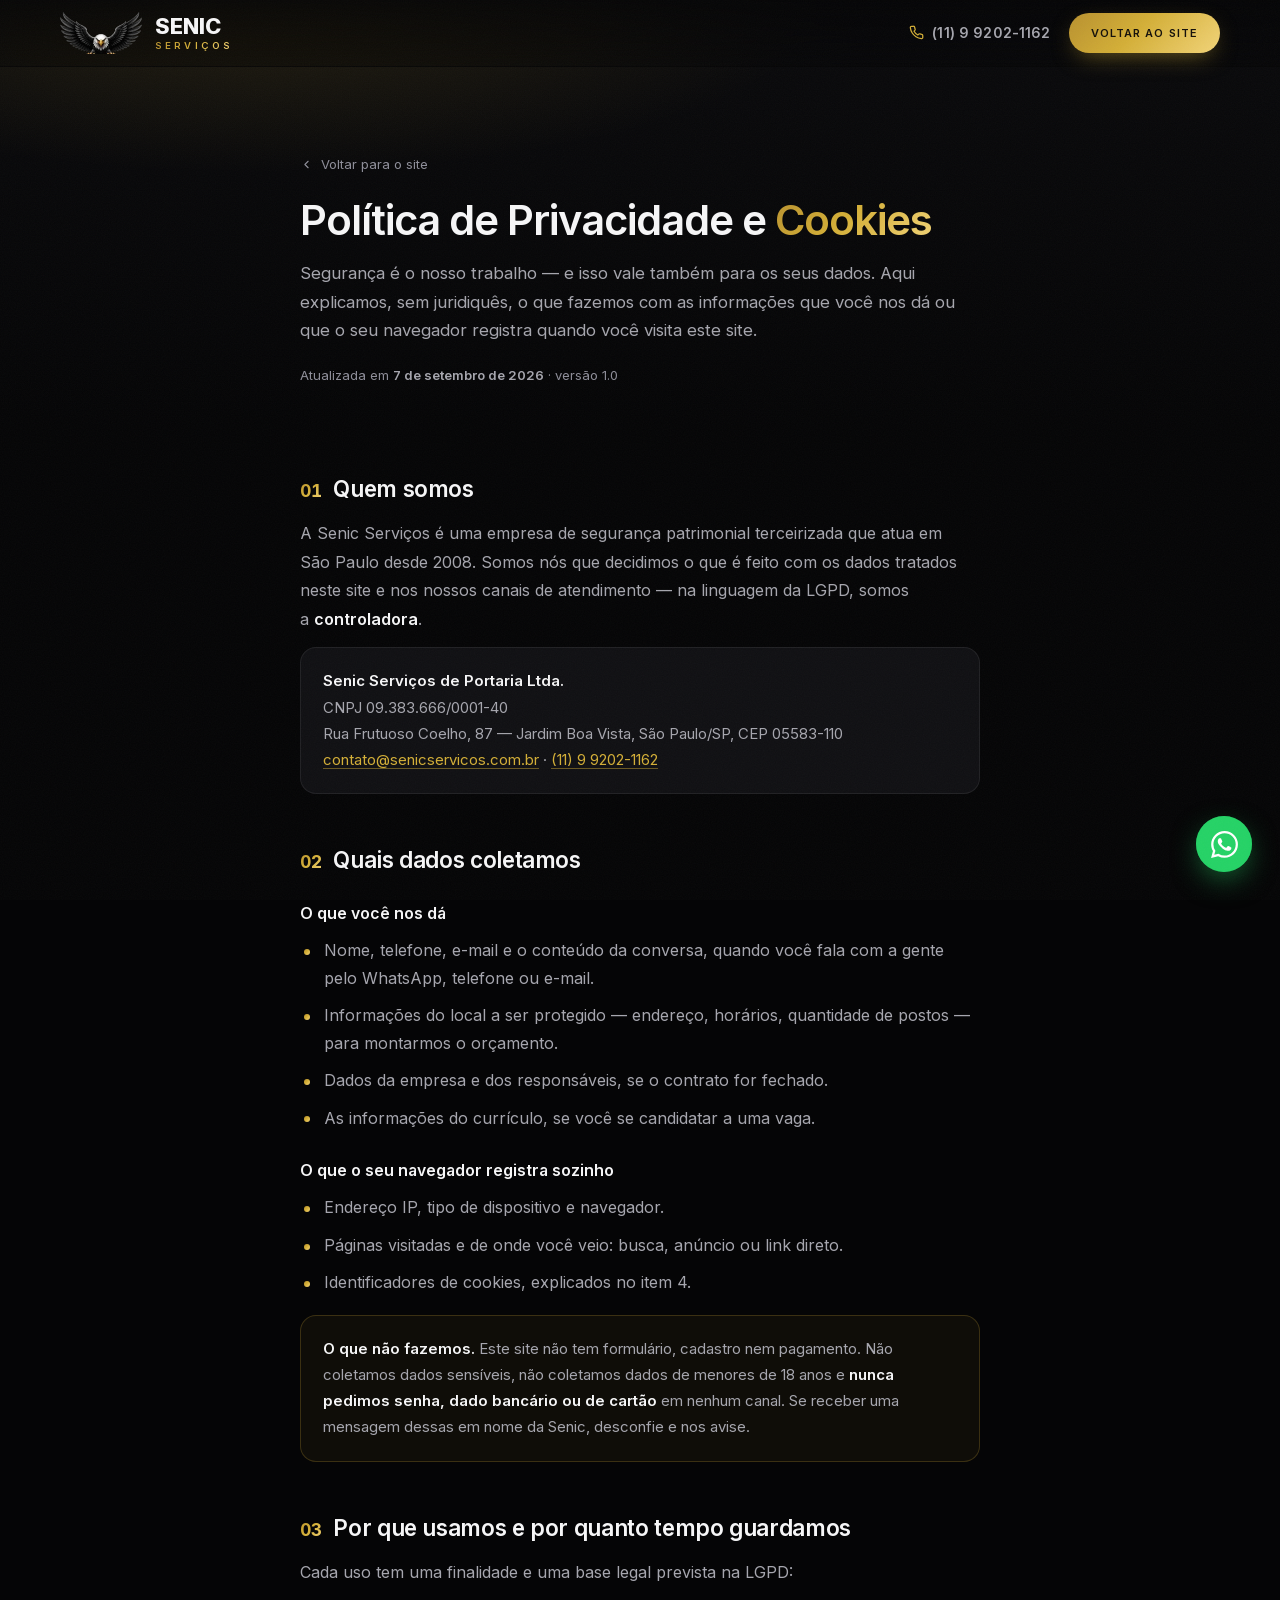
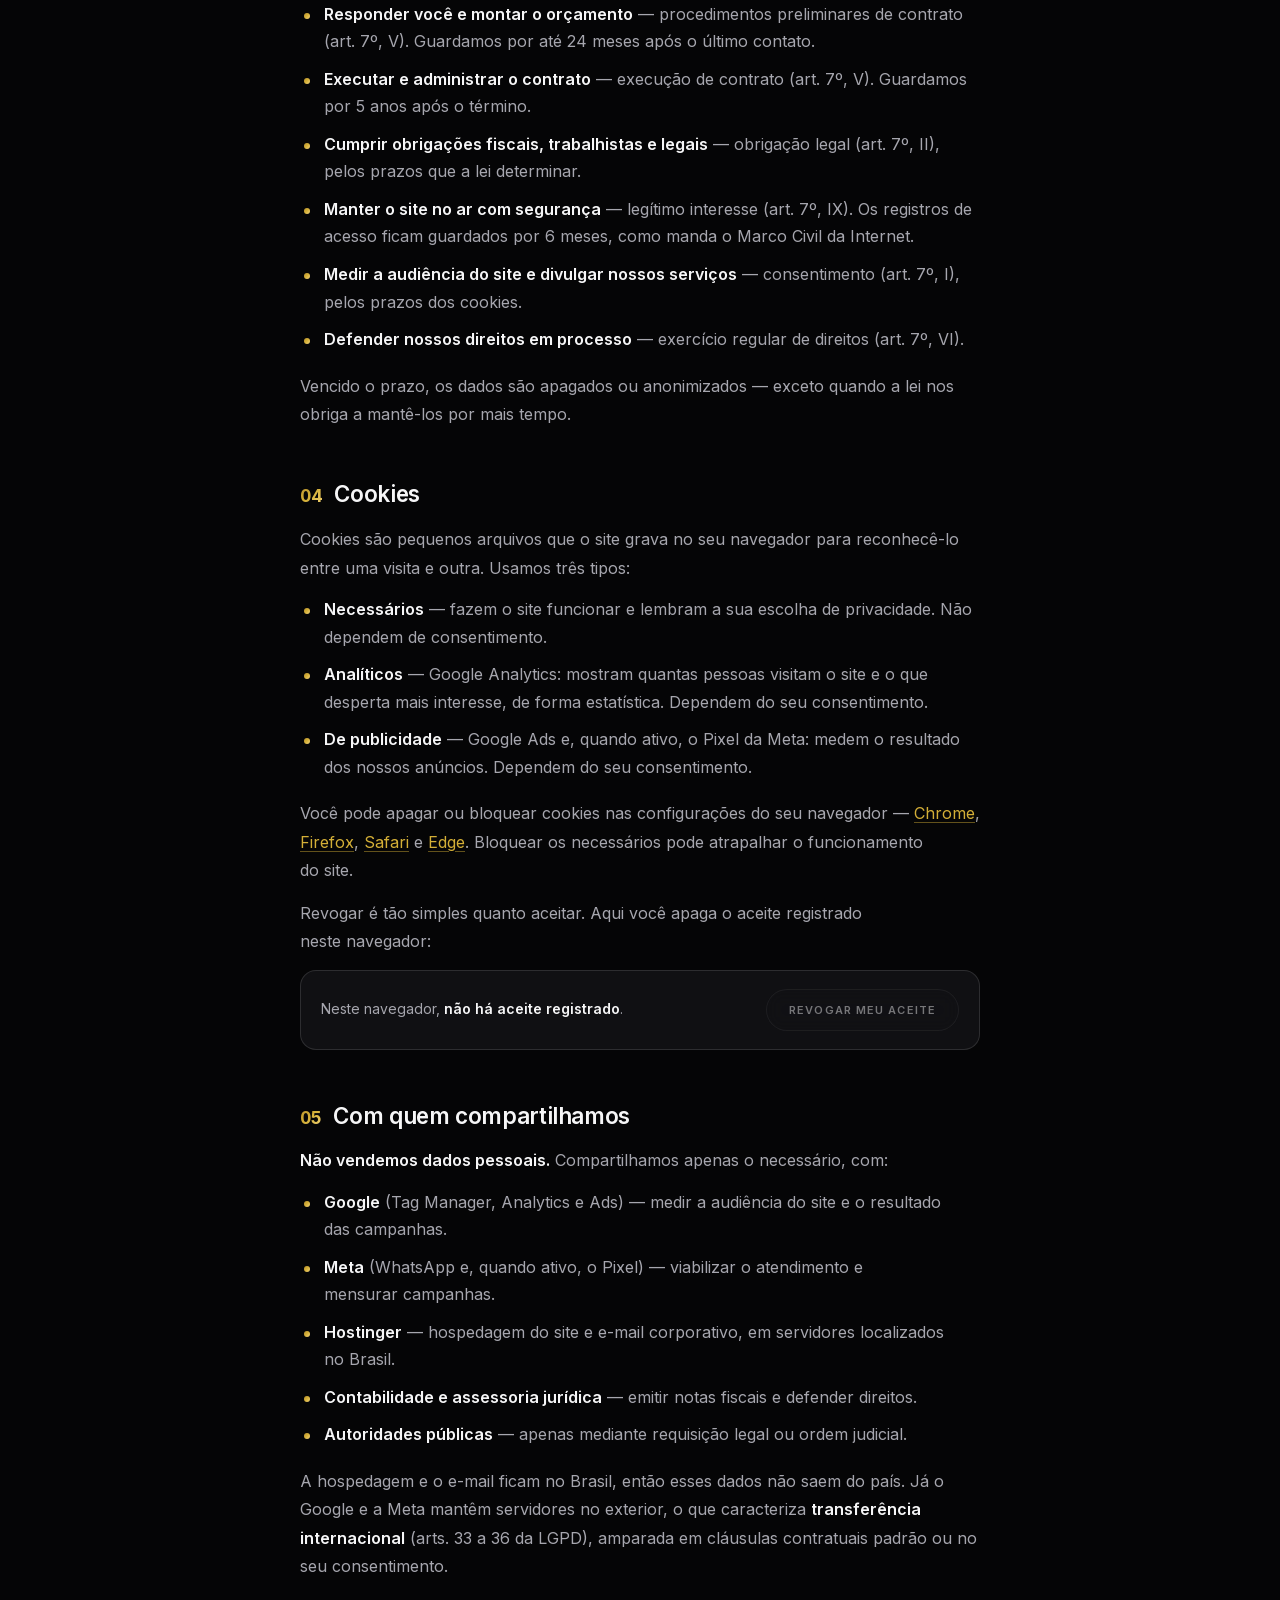
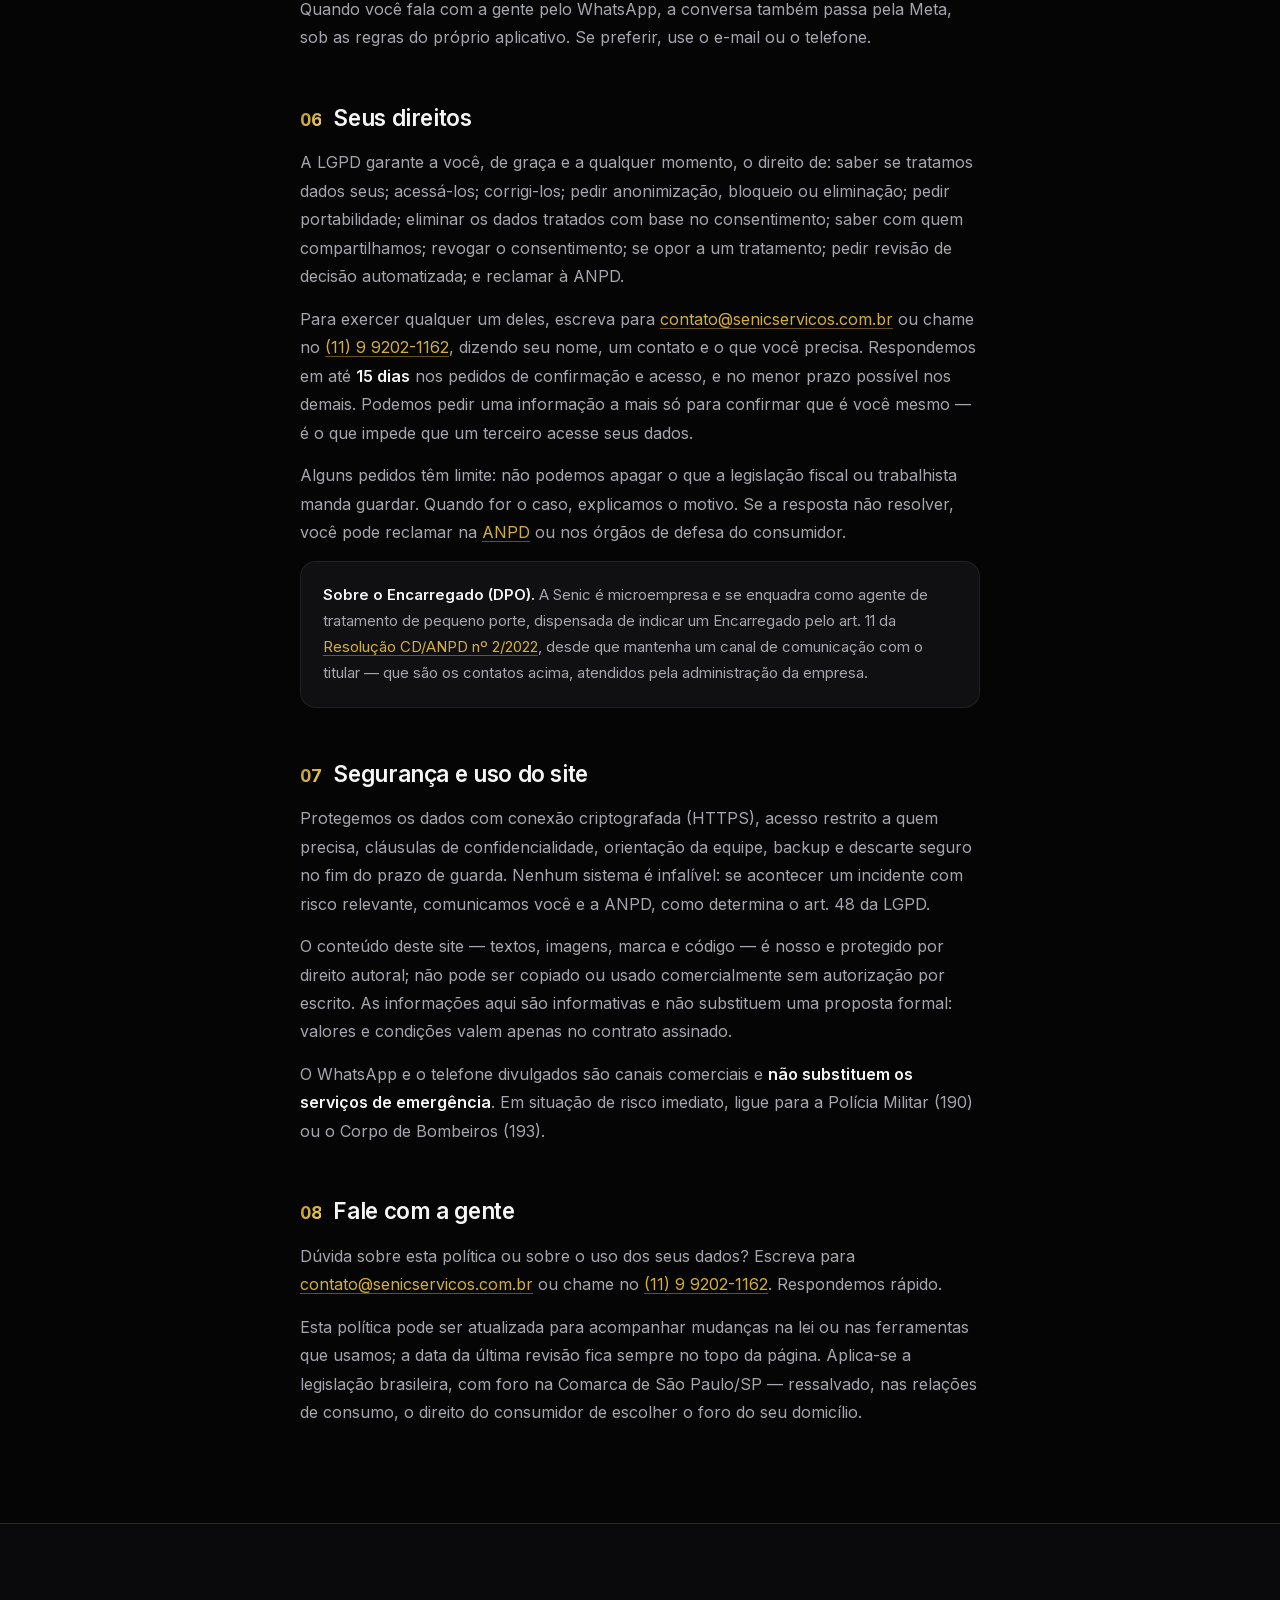
==== commit ebfd6553: "Otimiza desempenho, SEO e segurança do site - CSS embutido e minificado, fonte Inter hospedada local" ====
--- a/politica.html
+++ b/politica.html
@@ -54,21 +54,14 @@
   <meta name="twitter:description" content="Quais dados a Senic Serviços trata, por quê e como exercer seus direitos previstos na LGPD.">
   <meta name="twitter:image" content="https://senicservicos.com.br/assets/img/senic-seguranca-empresarial.webp">
 
-  <!-- Fontes -->
-  <link rel="preconnect" href="https://fonts.googleapis.com">
-  <link rel="preconnect" href="https://fonts.gstatic.com" crossorigin>
-  <link href="https://fonts.googleapis.com/css2?family=Inter:wght@300;400;500;600;700;800;900&display=swap" rel="stylesheet">
-
-  <link rel="stylesheet" href="assets/css/style.css">
-  <link rel="stylesheet" href="assets/css/politica.css">
-
-  <!-- Google Tag Manager -->
-  <script>(function(w,d,s,l,i){w[l]=w[l]||[];w[l].push({'gtm.start':
-  new Date().getTime(),event:'gtm.js'});var f=d.getElementsByTagName(s)[0],
-  j=d.createElement(s),dl=l!='dataLayer'?'&l='+l:'';j.async=true;j.src=
-  'https://www.googletagmanager.com/gtm.js?id='+i+dl;f.parentNode.insertBefore(j,f);
-  })(window,document,'script','dataLayer','GTM-NGXDHTND');</script>
-  <!-- End Google Tag Manager -->
+  <link rel="preload" as="font" type="font/woff2" href="/assets/fonts/inter-latin.woff2" crossorigin>
+
+  <link rel="stylesheet" href="assets/css/style.css?v=1f21c493b6">
+  <link rel="stylesheet" href="assets/css/politica.css?v=fd670ae389">
+
+  <!-- Google Tag Manager — carregamento adiado (ver assets/js/gtm.js) -->
+  <script src="assets/js/gtm.js?v=5fa1b1dc11" defer></script>
+  <script src="assets/js/politica.js?v=5b5824b943" defer></script>
 
   <!-- Dados estruturados -->
   <script type="application/ld+json">
@@ -111,7 +104,7 @@
   <header class="header" id="header">
     <div class="header-inner">
       <a href="index.html" class="header-logo" data-voltar aria-label="Senic Serviços — página inicial">
-        <img src="assets/img/logo-senic-marca.webp" alt="" width="512" height="263" aria-hidden="true">
+        <img src="assets/img/logo-senic-marca-164.webp" alt="" width="164" height="84" aria-hidden="true">
         <span class="logo-type">
           <span class="logo-name">SENIC</span>
           <span class="logo-sub">Serviços</span>
@@ -351,10 +344,9 @@
   </footer>
 
   <!-- WHATSAPP FLUTUANTE -->
-  <a href="https://wa.me/5511992021162?text=Ol%C3%A1%21%20Gostaria%20de%20fazer%20um%20or%C3%A7amento" target="_blank" rel="noopener" class="whatsapp-float" aria-label="Fale conosco pelo WhatsApp">
+  <a href="https://wa.me/5511992021162?text=Ol%C3%A1%21%20Gostaria%20de%20fazer%20um%20or%C3%A7amento" target="_blank" rel="noopener noreferrer" class="whatsapp-float" aria-label="Fale conosco pelo WhatsApp">
     <svg viewBox="0 0 24 24" xmlns="http://www.w3.org/2000/svg"><path d="M17.472 14.382c-.297-.149-1.758-.867-2.03-.967-.273-.099-.471-.148-.67.15-.197.297-.767.966-.94 1.164-.173.199-.347.223-.644.075-.297-.15-1.255-.463-2.39-1.475-.883-.788-1.48-1.761-1.653-2.059-.173-.297-.018-.458.13-.606.134-.133.298-.347.446-.52.149-.174.198-.298.298-.497.099-.198.05-.371-.025-.52-.075-.149-.669-1.612-.916-2.207-.242-.579-.487-.5-.669-.51-.173-.008-.371-.01-.57-.01-.198 0-.52.074-.792.372-.272.297-1.04 1.016-1.04 2.479 0 1.462 1.065 2.875 1.213 3.074.149.198 2.096 3.2 5.077 4.487.709.306 1.262.489 1.694.625.712.227 1.36.195 1.871.118.571-.085 1.758-.719 2.006-1.413.248-.694.248-1.289.173-1.413-.074-.124-.272-.198-.57-.347m-5.421 7.403h-.004a9.87 9.87 0 01-5.031-1.378l-.361-.214-3.741.982.998-3.648-.235-.374a9.86 9.86 0 01-1.51-5.26c.001-5.45 4.436-9.884 9.888-9.884 2.64 0 5.122 1.03 6.988 2.898a9.825 9.825 0 012.893 6.994c-.003 5.45-4.437 9.884-9.885 9.884m8.413-18.297A11.815 11.815 0 0012.05 0C5.495 0 .16 5.335.157 11.892c0 2.096.547 4.142 1.588 5.945L.057 24l6.305-1.654a11.882 11.882 0 005.683 1.448h.005c6.554 0 11.89-5.335 11.893-11.893a11.821 11.821 0 00-3.48-8.413z"/></svg>
   </a>
 
-  <script src="assets/js/politica.js"></script>
 </body>
 </html>
--- a/assets/css/style.css
+++ b/assets/css/style.css
@@ -3,6 +3,31 @@
    Landing page de alta conversão
    Todos os direitos reservados © 2026
 */
+
+/* ============================================================
+   0. FONTE — Inter variável hospedada no próprio domínio
+   Sem Google Fonts: nenhuma conexão externa bloqueia a renderização.
+   "Inter Fallback" é o Arial ajustado às métricas da Inter, para a troca
+   de fonte não deslocar o layout.
+   ============================================================ */
+
+@font-face {
+  font-family: 'Inter';
+  font-style: normal;
+  font-weight: 400 800;
+  font-display: swap;
+  src: url('/assets/fonts/inter-latin.woff2') format('woff2');
+  unicode-range: U+0000-00FF, U+0131, U+0152-0153, U+02BB-02BC, U+02C6, U+02DA, U+02DC, U+0304, U+0308, U+0329, U+2000-206F, U+20AC, U+2122, U+2191, U+2193, U+2212, U+2215, U+FEFF, U+FFFD;
+}
+
+@font-face {
+  font-family: 'Inter Fallback';
+  src: local('Arial');
+  ascent-override: 90.44%;
+  descent-override: 22.52%;
+  line-gap-override: 0%;
+  size-adjust: 107.12%;
+}
 
 /* ============================================================
    1. RESET
@@ -104,7 +129,7 @@
    ============================================================ */
 
 body {
-  font-family: 'Inter', -apple-system, BlinkMacSystemFont, 'Segoe UI', sans-serif;
+  font-family: 'Inter', 'Inter Fallback', -apple-system, BlinkMacSystemFont, 'Segoe UI', sans-serif;
   background: var(--ink);
   color: var(--text);
   font-size: 16px;
@@ -201,7 +226,6 @@
   text-transform: uppercase;
   white-space: nowrap;
   transition: transform .35s var(--ease), box-shadow .35s var(--ease), background .35s var(--ease), color .3s ease;
-  will-change: transform;
 }
 
 .btn svg { width: 16px; height: 16px; flex-shrink: 0; }
@@ -244,10 +268,13 @@
   top: 0;
   left: 0;
   height: 2px;
-  width: 0;
+  width: 100%;
   z-index: 1001;
   background: var(--gold-grad);
-  transition: width .1s linear;
+  /* escala em vez de largura: animação composta na GPU, sem refazer layout */
+  transform: scaleX(0);
+  transform-origin: left center;
+  pointer-events: none;
 }
 
 .header {
@@ -359,6 +386,8 @@
   height: 100%;
   object-fit: cover;
   object-position: 50% 4%;
+  /* mesmo estado inicial da paralaxe, para não haver salto na primeira rolagem */
+  transform: scale(1.06);
   will-change: transform;
 }
 
@@ -419,18 +448,27 @@
 }
 
 .hero-badge .dot {
+  position: relative;
   width: 7px;
   height: 7px;
   border-radius: 50%;
   background: var(--gold);
-  box-shadow: 0 0 0 0 rgba(212, 175, 55, .6);
-  animation: pulse 2.4s infinite;
+}
+
+/* pulso feito com transform + opacity: roda no compositor, não repinta a cada quadro */
+.hero-badge .dot::after {
+  content: '';
+  position: absolute;
+  inset: 0;
+  border-radius: 50%;
+  background: rgba(212, 175, 55, .55);
+  animation: pulse 2.4s ease-out infinite;
 }
 
 @keyframes pulse {
-  0%   { box-shadow: 0 0 0 0 rgba(212, 175, 55, .55); }
-  70%  { box-shadow: 0 0 0 9px rgba(212, 175, 55, 0); }
-  100% { box-shadow: 0 0 0 0 rgba(212, 175, 55, 0); }
+  0%   { transform: scale(1); opacity: 1; }
+  70%  { transform: scale(3.6); opacity: 0; }
+  100% { transform: scale(3.6); opacity: 0; }
 }
 
 .hero h1 {
@@ -1056,6 +1094,13 @@
    ============================================================ */
 
 .faq { background: var(--surface-1); }
+
+.process,
+.faq,
+.footer {
+  content-visibility: auto;
+  contain-intrinsic-size: auto 900px;
+}
 
 .faq-list { display: grid; gap: 10px; max-width: 860px; margin-inline: auto; }
 
@@ -1303,11 +1348,20 @@
   to   { opacity: 1; transform: translateY(0); }
 }
 
-.animate-fade { opacity: 0; animation: fadeUp .8s var(--ease) forwards; }
-.delay-1 { animation-delay: .1s; }
-.delay-2 { animation-delay: .2s; }
-.delay-3 { animation-delay: .32s; }
-.delay-4 { animation-delay: .44s; }
+.animate-fade { opacity: 0; animation: fadeUp .6s var(--ease) forwards; }
+
+/* Título e texto do hero são o LCP: ficam visíveis desde o primeiro quadro
+   (sem opacity 0) e só deslizam — a página parece pronta instantaneamente. */
+@keyframes rise {
+  from { transform: translateY(18px); }
+  to   { transform: translateY(0); }
+}
+
+.animate-rise { animation: rise .7s var(--ease) both; }
+.delay-1 { animation-delay: .06s; }
+.delay-2 { animation-delay: .12s; }
+.delay-3 { animation-delay: .18s; }
+.delay-4 { animation-delay: .24s; }
 
 /* ---- revelação na rolagem ----
    Só esconde quando o JS confirma que assumiu o controle (.js-pronto).
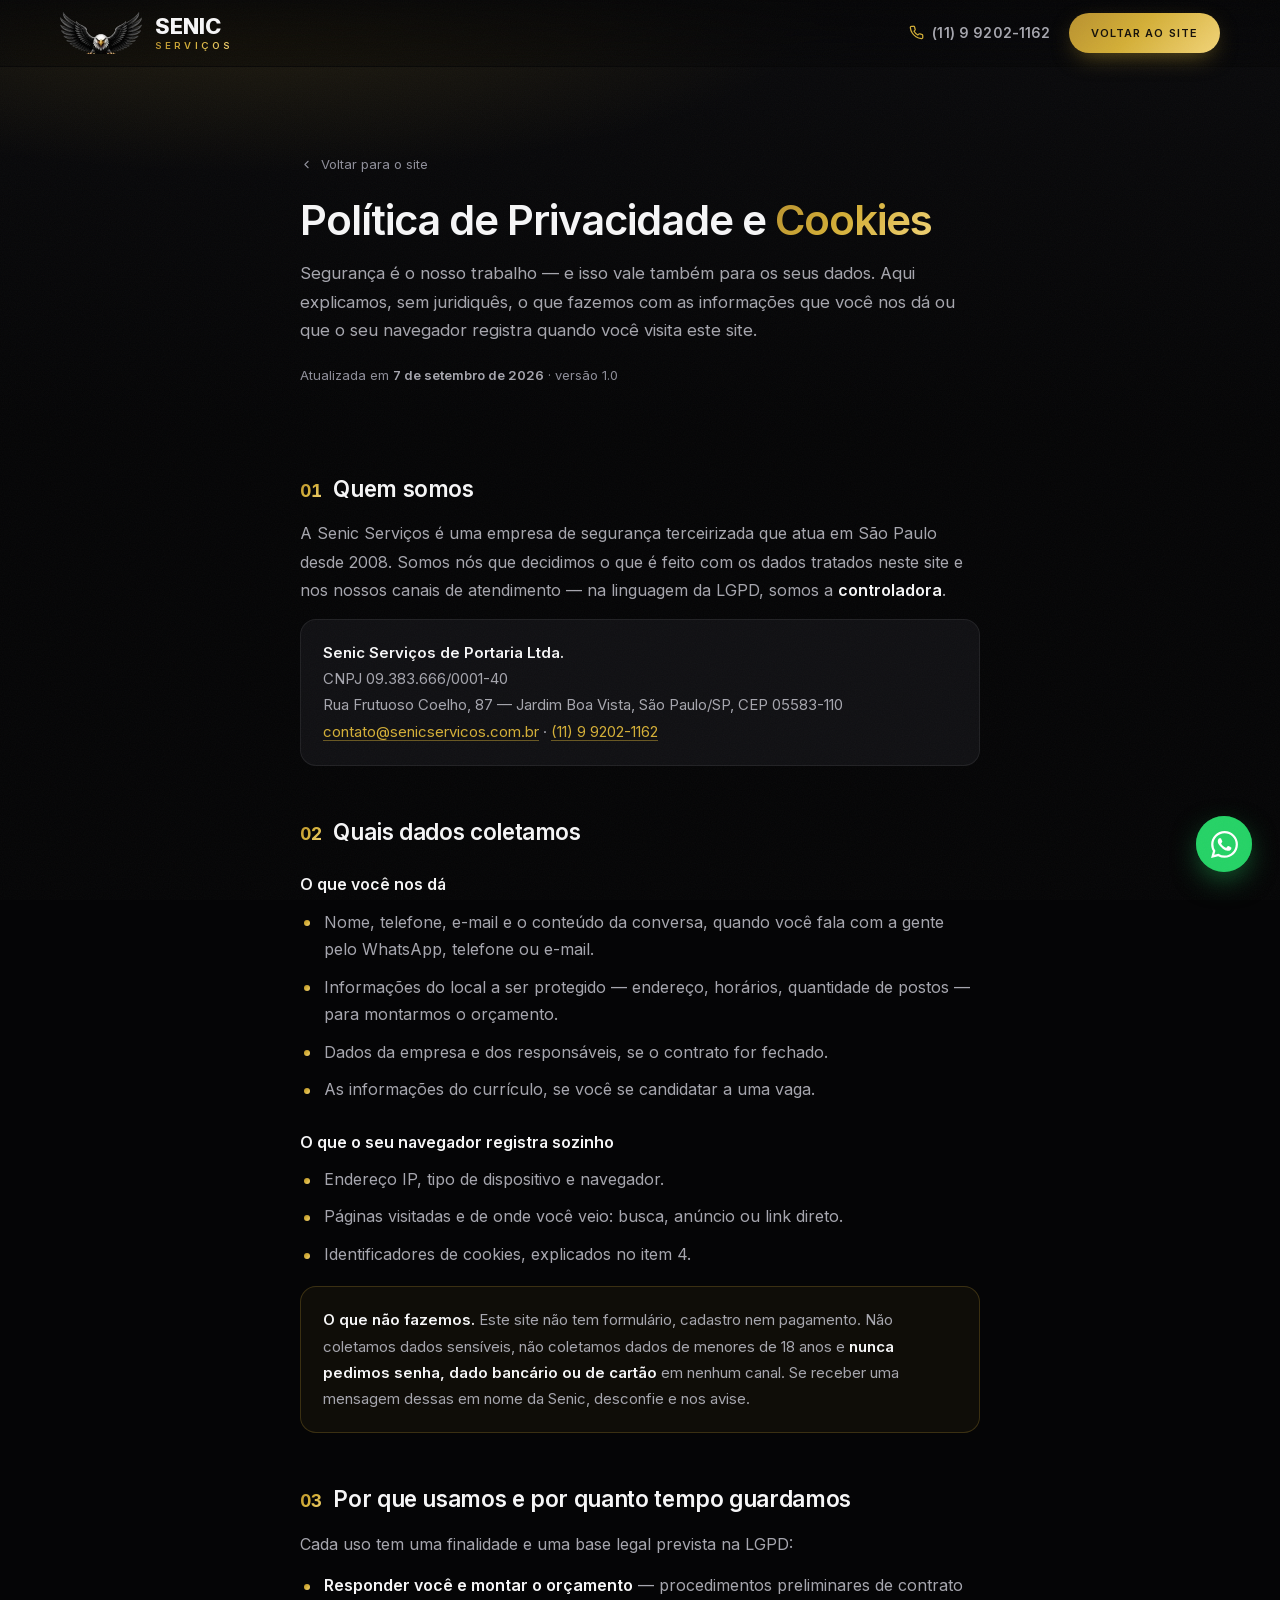
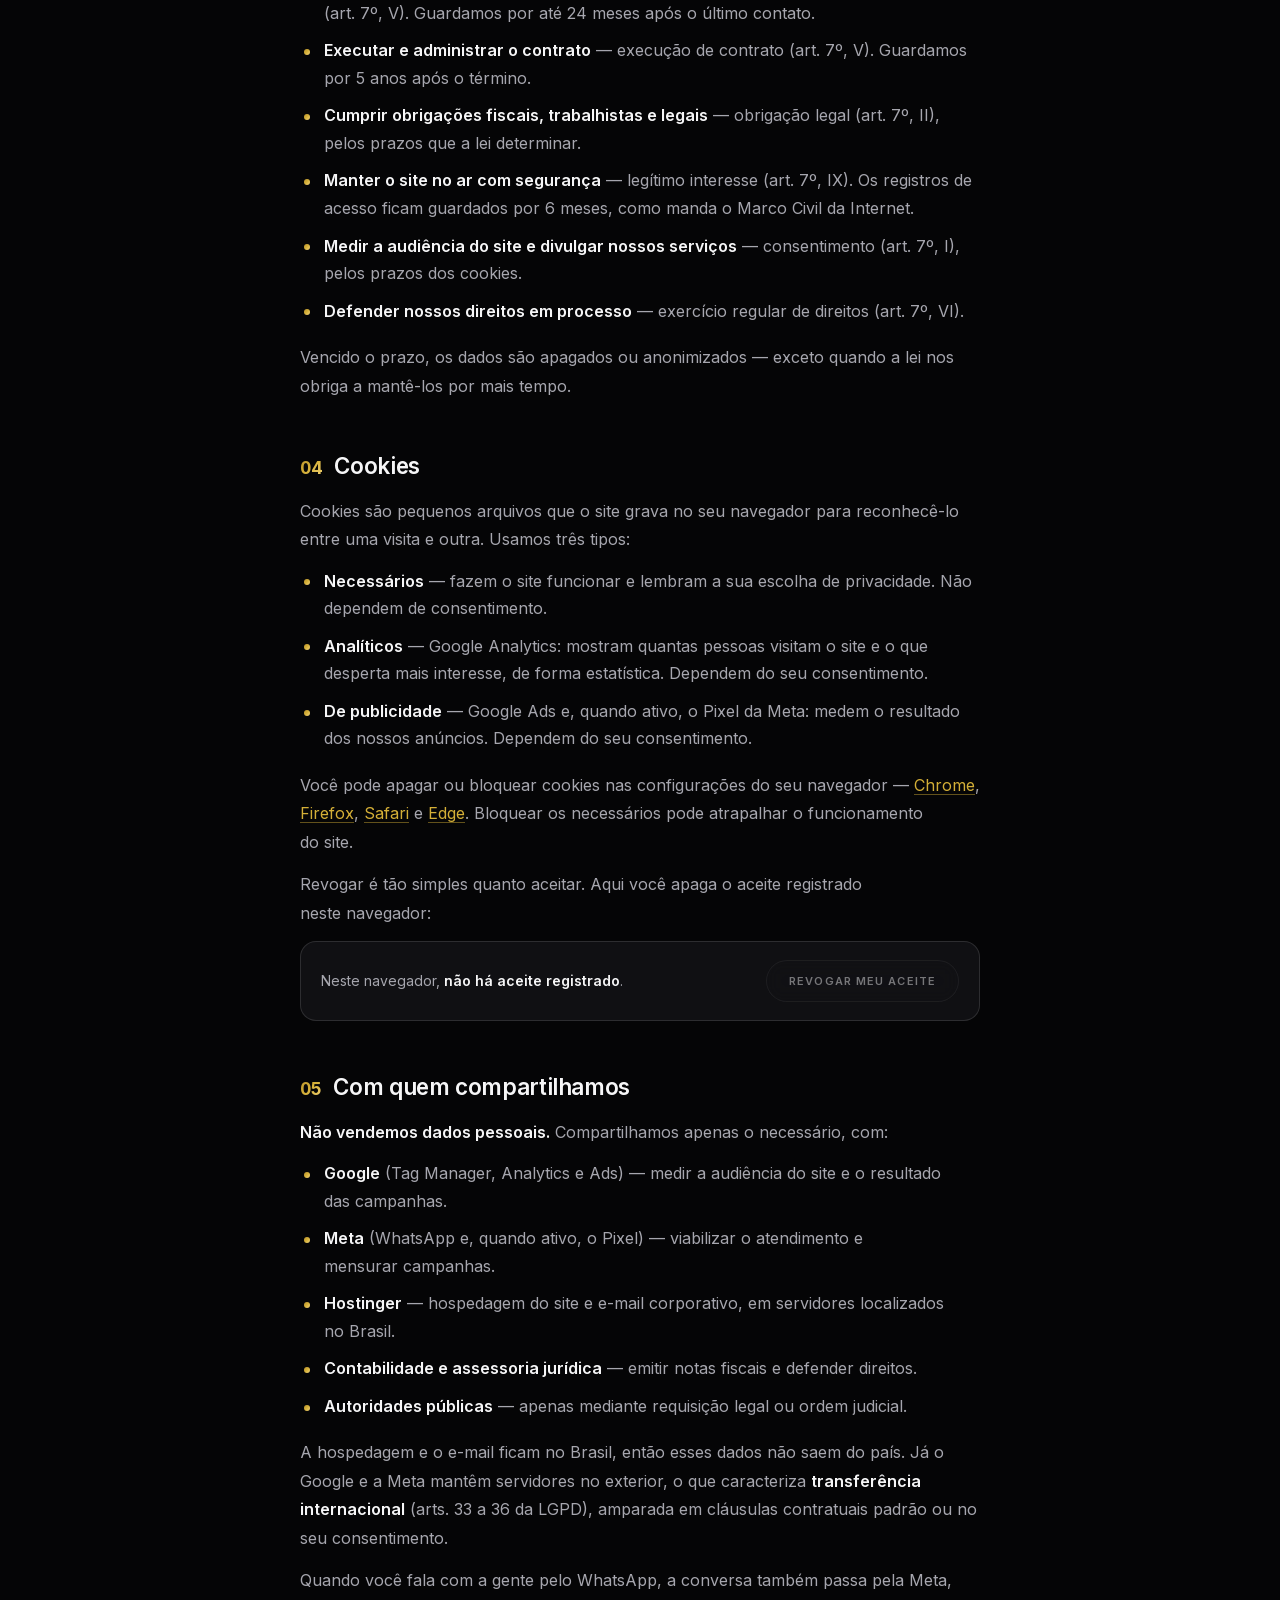
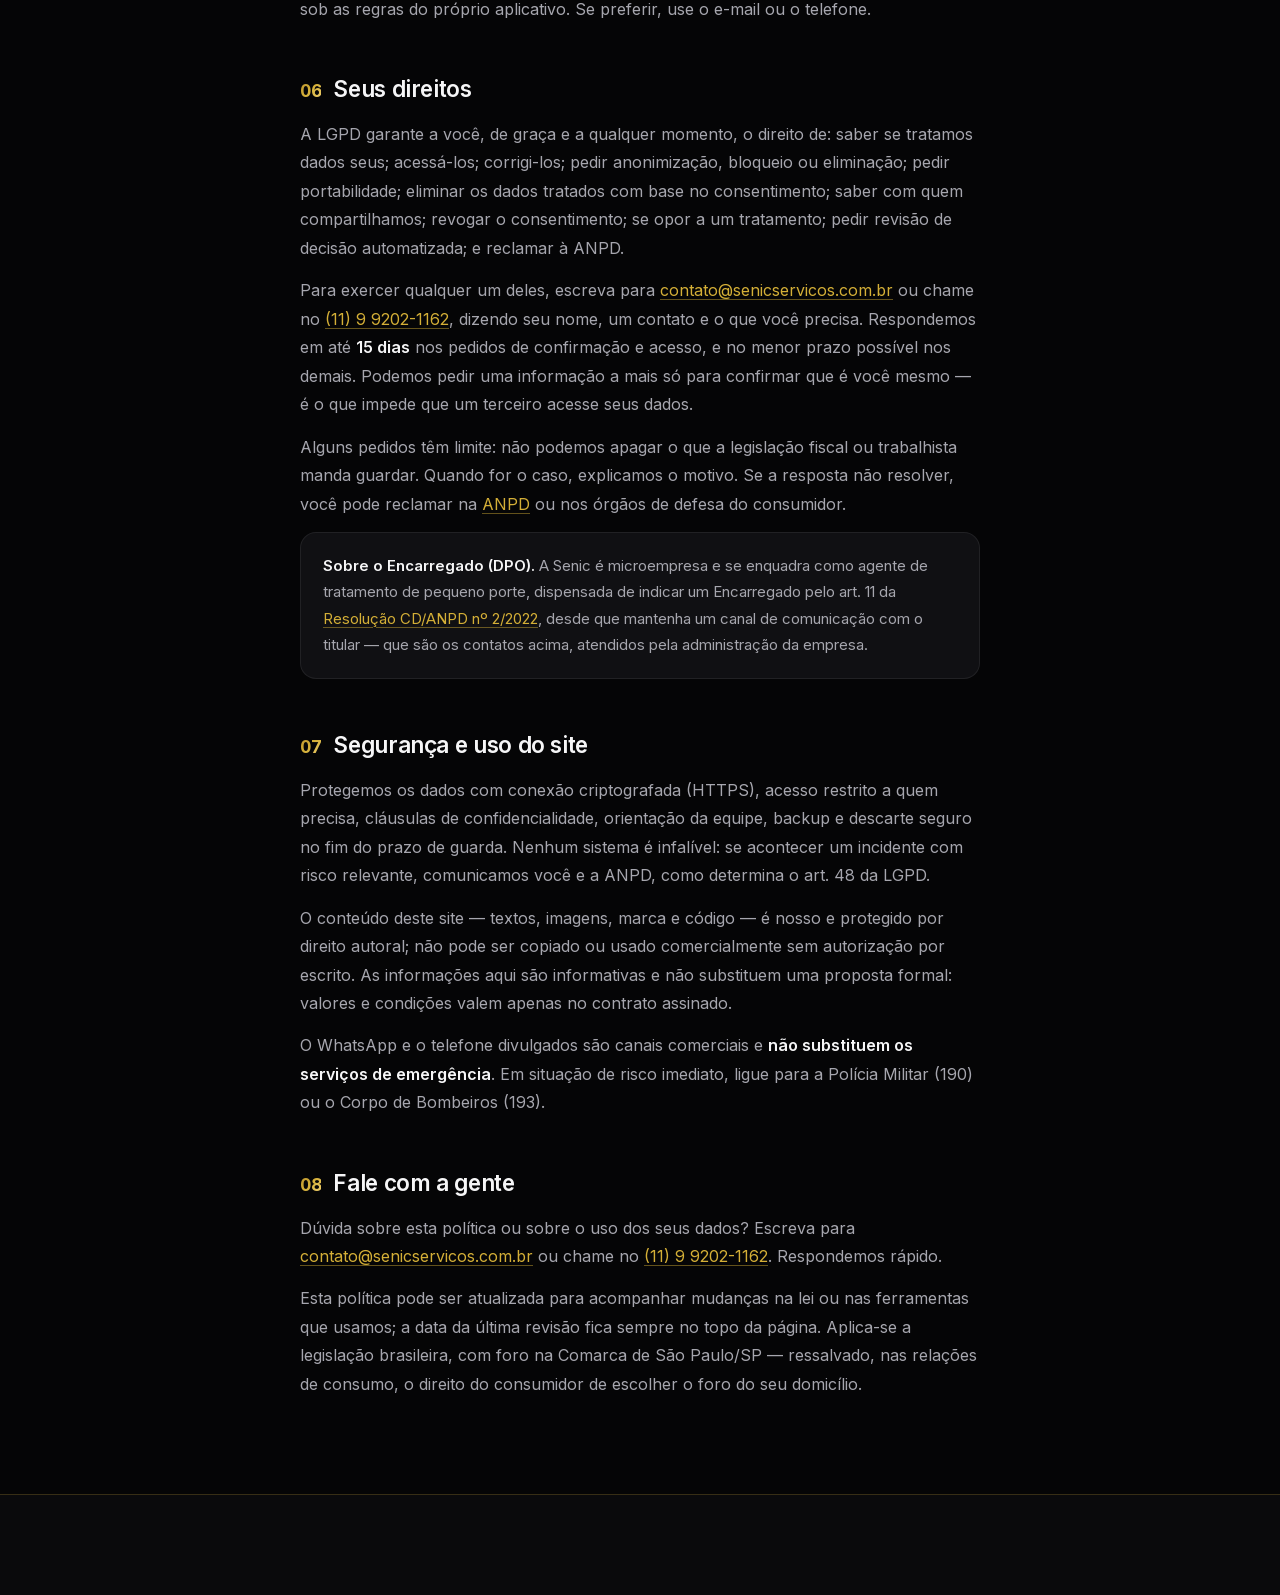
==== commit 38a3b1f2: "Reposiciona promessa para segurança do negócio e remove arquivos obsoletos - Troca "segurança patrim" ====
--- a/politica.html
+++ b/politica.html
@@ -29,8 +29,6 @@
        Redigido conforme a Lei nº 13.709/2018 (LGPD), a Lei nº 12.965/2014
        (Marco Civil da Internet) e o Código de Defesa do Consumidor. Recomenda-se
        revisão do jurídico da empresa antes de publicar.
-
-       A versão longa e detalhada deste documento está em _backup/.
        ========================================================================= -->
 
   <link rel="canonical" href="https://senicservicos.com.br/politica.html">
@@ -56,7 +54,7 @@
 
   <link rel="preload" as="font" type="font/woff2" href="/assets/fonts/inter-latin.woff2" crossorigin>
 
-  <link rel="stylesheet" href="assets/css/style.css?v=1f21c493b6">
+  <link rel="stylesheet" href="assets/css/style.css?v=457256018f">
   <link rel="stylesheet" href="assets/css/politica.css?v=fd670ae389">
 
   <!-- Google Tag Manager — carregamento adiado (ver assets/js/gtm.js) -->
@@ -150,7 +148,7 @@
         <section class="legal-section">
           <h2><span class="num">01</span> Quem somos</h2>
           <p>
-            A Senic Serviços é uma empresa de segurança patrimonial terceirizada que atua em São Paulo
+            A Senic Serviços é uma empresa de segurança terceirizada que atua em São Paulo
             desde 2008. Somos nós que decidimos o que é feito com os dados tratados neste site e nos
             nossos canais de atendimento — na linguagem da LGPD, somos a <strong>controladora</strong>.
           </p>
--- a/assets/css/style.css
+++ b/assets/css/style.css
@@ -474,7 +474,7 @@
 .hero h1 {
   font-size: clamp(2.25rem, 1.35rem + 3.9vw, 4.25rem);
   font-weight: 700;
-  line-height: 1.05;
+  line-height: 1.15;
   letter-spacing: -.03em;
   margin-bottom: 16px;
   text-wrap: balance;
